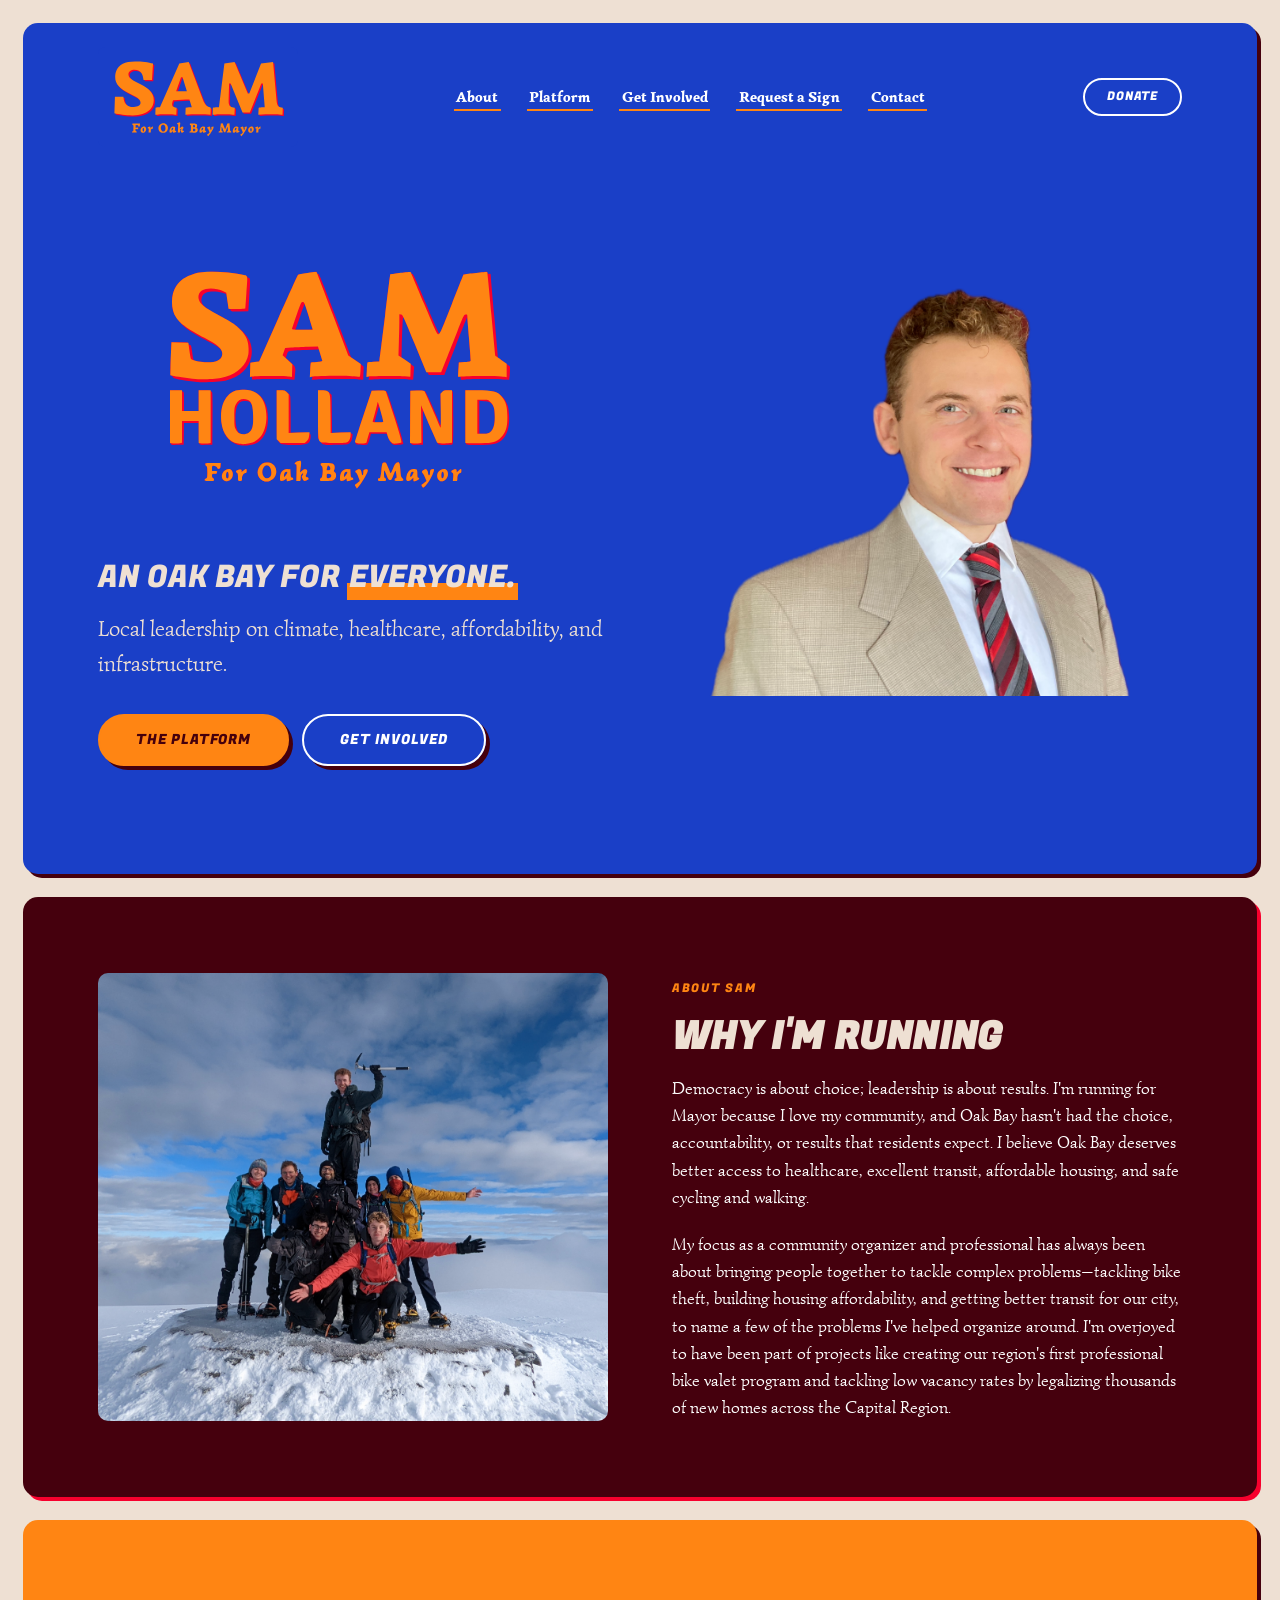
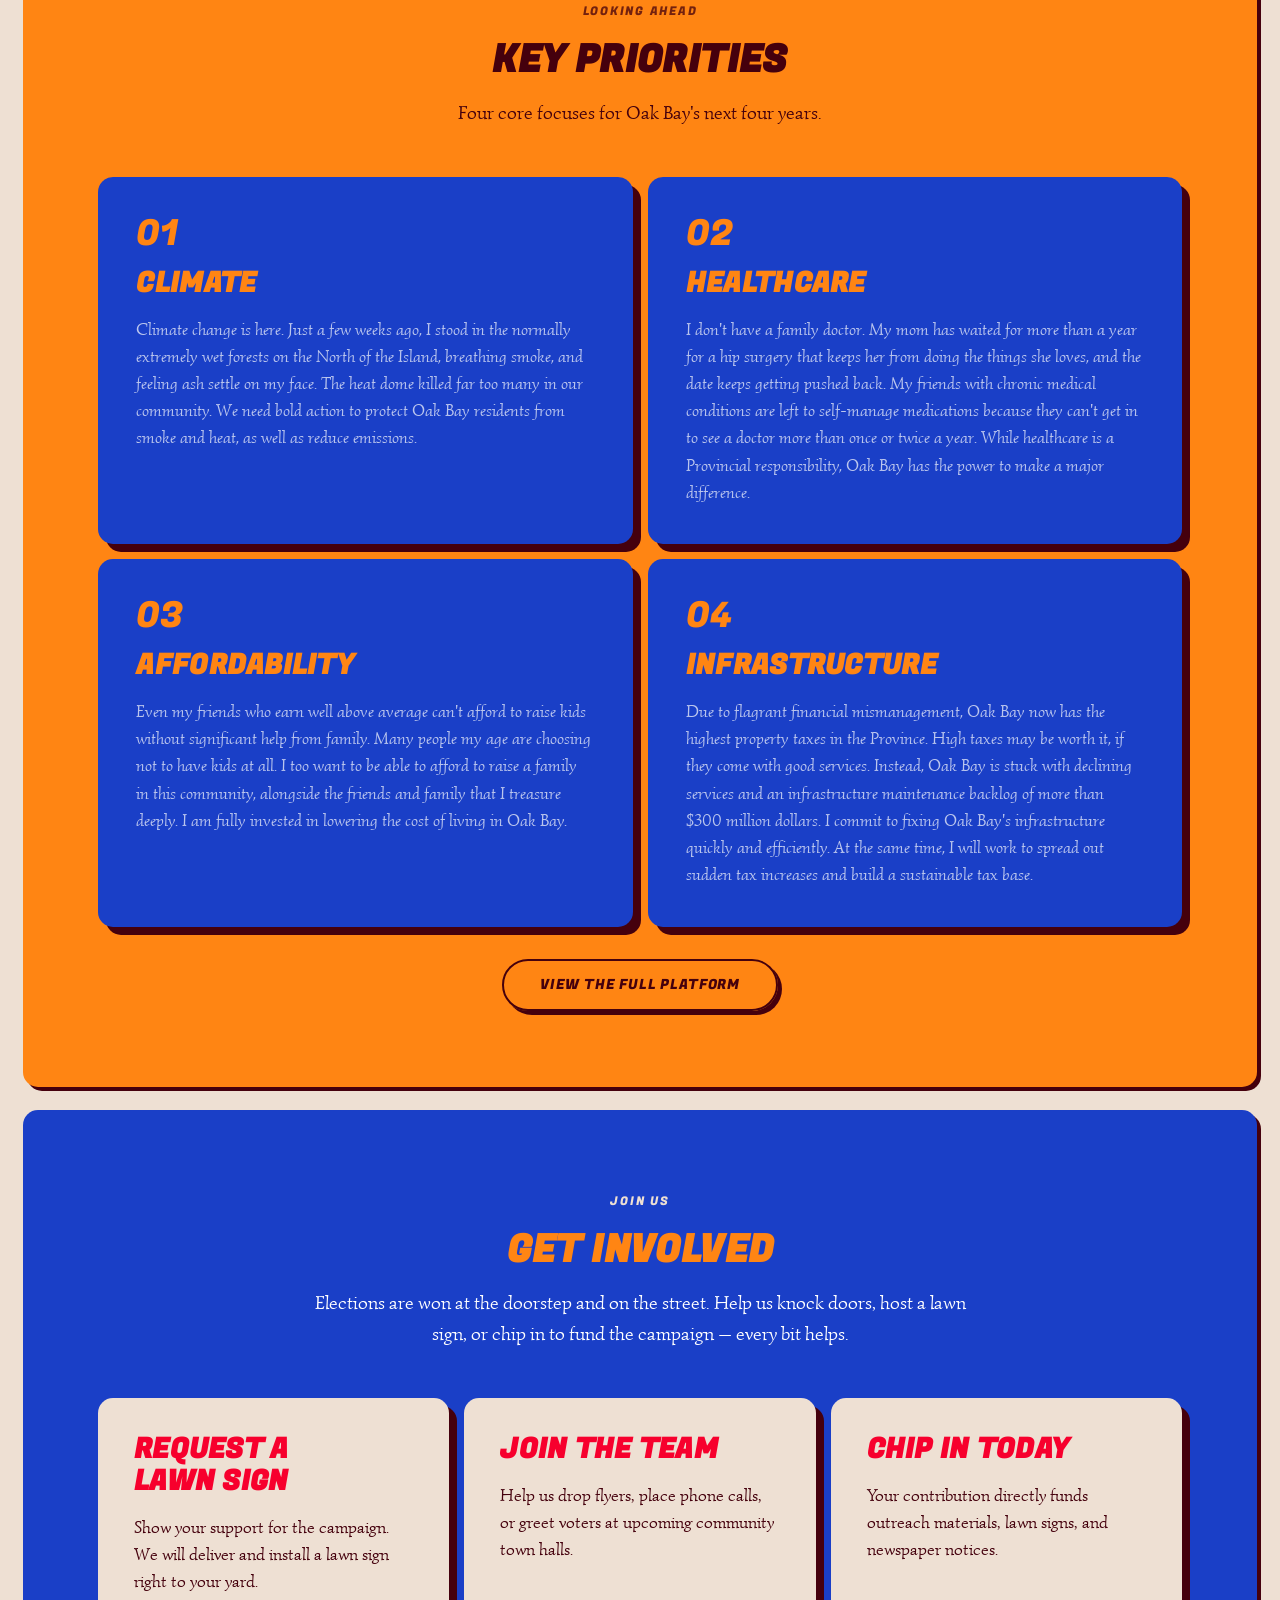
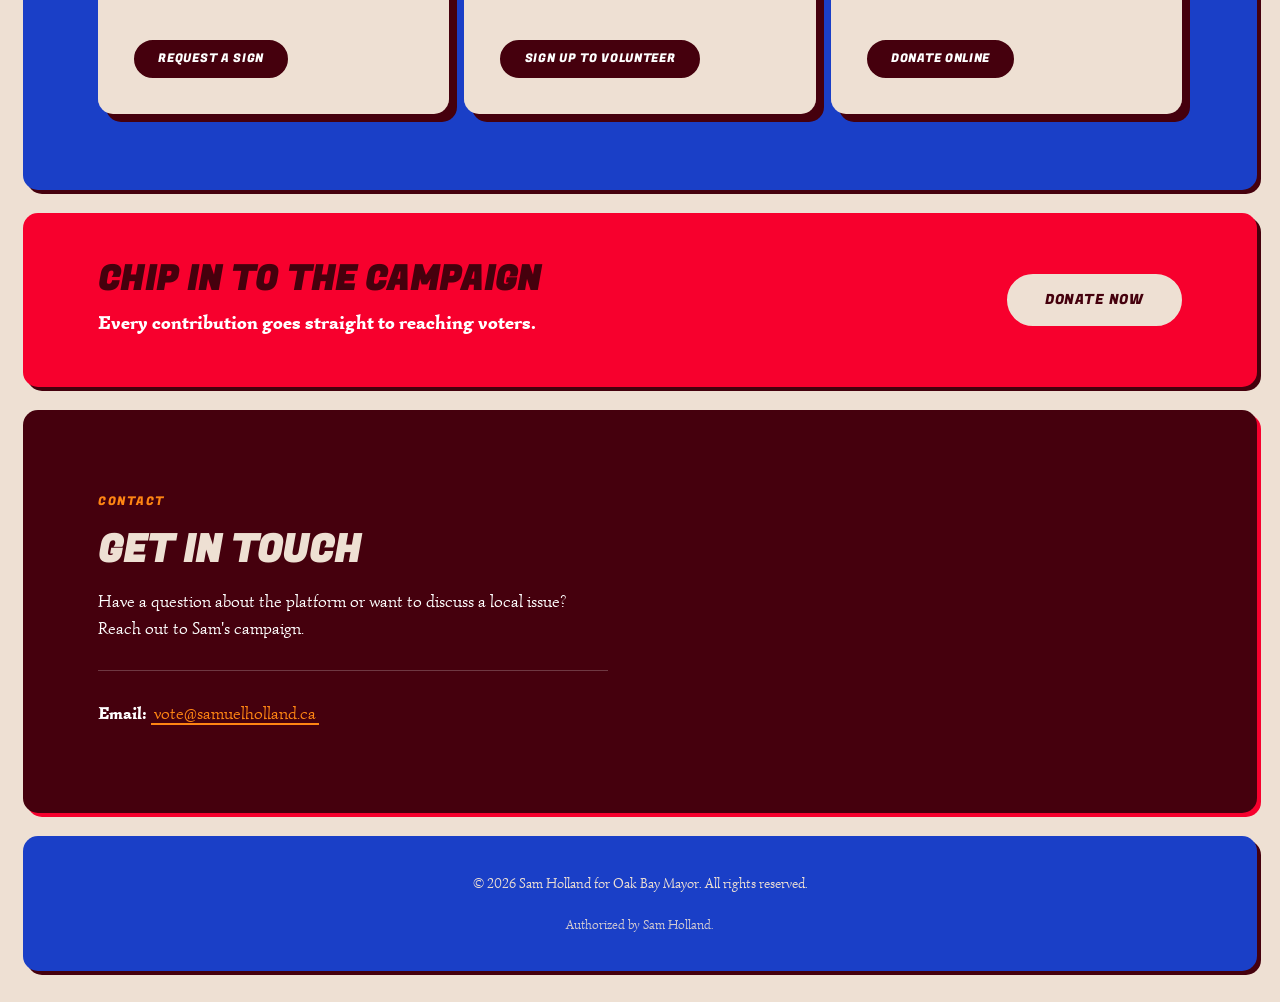
==== index.html @ a4be9b72 "Improve SEO metadata, fix page structure, and generate the sitemap Every page except platform.html s" ====
<!DOCTYPE html>
<html lang="en-CA">
<head>
  <meta charset="UTF-8">
  <meta name="viewport" content="width=device-width, initial-scale=1.0">
  <title>Sam Holland for Oak Bay Mayor | An Oak Bay for Everyone</title>
  <meta name="description" content="Sam Holland is running for Mayor of Oak Bay, BC. Local leadership on climate, healthcare, affordability, and infrastructure.">
  <link rel="canonical" href="https://samuelholland.ca/">
  <meta name="robots" content="index, follow, max-image-preview:large">
  <meta name="theme-color" content="#1A3FC7">

  <link rel="icon" href="/assets/icon.png" type="image/png">
  <link rel="apple-touch-icon" href="/assets/icon.png">

  <meta property="og:site_name" content="Sam Holland for Oak Bay Mayor">
  <meta property="og:locale" content="en_CA">
  <meta property="og:type" content="website">
  <meta property="og:title" content="Sam Holland for Oak Bay Mayor | An Oak Bay for Everyone">
  <meta property="og:description" content="Sam Holland is running for Mayor of Oak Bay, BC. Local leadership on climate, healthcare, affordability, and infrastructure.">
  <meta property="og:url" content="https://samuelholland.ca/">
  <meta property="og:image" content="https://samuelholland.ca/assets/og-image.png">
  <meta property="og:image:width" content="1200">
  <meta property="og:image:height" content="630">
  <meta property="og:image:alt" content="Sam Holland for Oak Bay Mayor">
  <meta name="twitter:card" content="summary_large_image">
  <meta name="twitter:title" content="Sam Holland for Oak Bay Mayor | An Oak Bay for Everyone">
  <meta name="twitter:description" content="Sam Holland is running for Mayor of Oak Bay, BC. Local leadership on climate, healthcare, affordability, and infrastructure.">
  <meta name="twitter:image" content="https://samuelholland.ca/assets/og-image.png">

  <link rel="preconnect" href="https://fonts.googleapis.com">
  <link rel="preconnect" href="https://fonts.gstatic.com" crossorigin>
  <link rel="stylesheet" href="https://fonts.googleapis.com/css2?family=Dela+Gothic+One&amp;family=Signika:wght@300..700&amp;family=Simonetta&amp;family=Fugaz+One&amp;display=swap">
  <link rel="stylesheet" href="style.css">

  <script type="application/ld+json">
  {
    "@context": "https://schema.org",
    "@graph": [
      {
        "@type": "WebSite",
        "@id": "https://samuelholland.ca/#website",
        "url": "https://samuelholland.ca/",
        "name": "Sam Holland for Oak Bay Mayor",
        "inLanguage": "en-CA",
        "publisher": { "@id": "https://samuelholland.ca/#person" }
      },
      {
        "@type": "Person",
        "@id": "https://samuelholland.ca/#person",
        "name": "Sam Holland",
        "url": "https://samuelholland.ca/",
        "email": "vote@samuelholland.ca",
        "jobTitle": "Candidate for Mayor of Oak Bay",
        "image": "https://samuelholland.ca/assets/og-image.png",
        "homeLocation": {
          "@type": "Place",
          "address": {
            "@type": "PostalAddress",
            "addressLocality": "Oak Bay",
            "addressRegion": "BC",
            "addressCountry": "CA"
          }
        }
      }
    ]
  }
  </script>
</head>
<body>

  <a href="#main" class="skip-link">Skip to main content</a>

  <main id="main">

  <!-- ==========================================================================
     HERO — blue panel. Carries the masthead, per the reference layout.
     ========================================================================== -->
  <section id="hero" class="panel panel--blue panel--hero tex-rings">
    <div class="container">

      <div class="masthead">
        <a href="index.html" class="logo" aria-label="Sam Holland for Oak Bay Mayor — home">
          <img src="assets/logo-wordmark-horizontal.svg" alt=""
               class="logo-mark" width="600" height="300">
        </a>

        <nav class="main-nav" aria-label="Main">
          <ul>
            <li><a href="about.html" class="link-highlight">About</a></li>
            <li><a href="platform.html" class="link-highlight">Platform</a></li>
            <li><a href="/volunteer.html" class="link-highlight">Get Involved</a></li>
            <li><a href="/lawn.html" class="link-highlight">Request a Sign</a></li>
            <li><a href="#contact" class="link-highlight">Contact</a></li>
          </ul>
        </nav>

        <a href="/donate.html" class="btn btn-outline btn-sm">Donate</a>
      </div>

      <div class="hero-grid">
        <div class="hero-content">
          <h1 class="hero-wordmark">
            <img src="assets/logo-wordmark.svg" alt="Sam Holland for Oak Bay Mayor"
                 width="720" height="480" fetchpriority="high">
          </h1>
          <p class="hero-tagline">An Oak Bay for <span class="link-highlight hl-display">everyone.</span></p>
          <p class="hero-lead">
            Local leadership on climate, healthcare, affordability, and infrastructure.
          </p>
          <div class="hero-buttons">
            <a href="platform.html" class="btn btn-orange btn-shadow">The Platform</a>
            <a href="#get-involved" class="btn btn-outline btn-shadow">Get Involved</a>
          </div>
        </div>

        <div class="hero-image-wrapper">
          <img src="assets/suit-portrait.png" alt="Sam Holland candidate portrait"
               class="hero-image" width="2400" height="1930" decoding="async">
        </div>
      </div>

    </div>
  </section>

  <!-- ==========================================================================
     ABOUT — bordeaux panel. Longest read on the page; bordeaux is the only
     brand colour that carries white, cream and orange text at AA.
     ========================================================================== -->
  <section id="about" class="panel panel--bordeaux tex-hatch">
    <div class="container">
      <div class="grid-2-col grid-2-col--stretch">

        <div class="record-image-wrapper">
          <img src="assets/mountain-peak.png" alt="Sam at the peak of Ben Nevis, on a journey to summit the three highest mountains in Scotland, Wales, and England in 24 hours."
               class="record-image" width="4032" height="2268" loading="lazy" decoding="async">
        </div>

        <div class="record-content">
          <span class="eyebrow">About Sam</span>
          <!-- TODO(sam): heading wording is mine — the upstream copy arrived
               with no heading, and a section without one breaks the outline. -->
          <h2>Why I'm Running</h2>
         <p>
            Democracy is about choice; leadership is about results. 
            I'm running for Mayor because I love my community, and Oak Bay hasn't had the choice, 
            accountability, or results that residents expect. 
            I believe Oak Bay deserves better access to healthcare, excellent transit, affordable housing, 
            and safe cycling and walking.
          </p>
          <p>
            My focus as a community organizer and professional has always been about bringing people together 
            to tackle complex problems&mdash;tackling bike theft, building housing affordability, 
            and getting better transit for our city, to name a few of the problems I've helped organize around. 
            I'm overjoyed to have been part of projects like creating our region's first professional 
            bike valet program and tackling low vacancy rates by legalizing thousands of new homes across the 
            Capital Region.
          </p>
        </div>

      </div>
    </div>
  </section>

  <!-- ==========================================================================
     PRIORITIES — orange panel with blue cards nested inside it. Orange carries
     bordeaux text only, so all panel-level copy here is bordeaux.

     TODO(sam): the four headings below are your own four themes, taken from the
     hero line. The body copy is a PLACEHOLDER — the template's generic policy
     text was making specific commitments in your name, so it has been removed
     rather than left attributed to you. Replace before this goes live.
     ========================================================================== -->
  <section id="platform" class="panel panel--orange tex-graph">
    <div class="container">
      <div class="panel-head text-center">
        <span class="eyebrow">Looking Ahead</span>
        <h2>Key Priorities</h2>
        <p class="section-intro">Four core focuses for Oak Bay's next four years.</p>
      </div>

      <div class="platform-grid">

        <div class="platform-card">
          <div class="platform-icon" aria-hidden="true">01</div>
          <h3>Climate</h3>
          <p class="placeholder-note">Climate change is here. Just a few weeks ago, I stood in the normally extremely wet forests on the North of the Island, breathing smoke, and feeling ash settle on my face. The heat dome killed far too many in our community. We need bold action to protect Oak Bay residents from smoke and heat, as well as reduce emissions.</p>
        </div>

        <div class="platform-card">
          <div class="platform-icon" aria-hidden="true">02</div>
          <h3>Healthcare</h3>
          <p class="placeholder-note">I don't have a family doctor. My mom has waited for more than a year for a hip surgery that keeps her from doing the things she loves, and the date keeps getting pushed back. My friends with chronic medical conditions are left to self-manage medications because they can't get in to see a doctor more than once or twice a year. While healthcare is a Provincial responsibility, Oak Bay has the power to make a major difference.</p>
        </div>

        <div class="platform-card">
          <div class="platform-icon" aria-hidden="true">03</div>
          <h3>Affordability</h3>
          <p class="placeholder-note">Even my friends who earn well above average can't afford to raise kids without significant help from family. Many people my age are choosing not to have kids at all. I too want to be able to afford to raise a family in this community, alongside the friends and family that I treasure deeply. I am fully invested in lowering the cost of living in Oak Bay.</p>
        </div>

        <div class="platform-card">
          <div class="platform-icon" aria-hidden="true">04</div>
          <h3>Infrastructure</h3>
          <p class="placeholder-note">Due to flagrant financial mismanagement, Oak Bay now has the highest property taxes in the Province. High taxes may be worth it, if they come with good services. Instead, Oak Bay is stuck with declining services and an infrastructure maintenance backlog of more than $300 million dollars. I commit to fixing Oak Bay's infrastructure quickly and efficiently. At the same time, I will work to spread out sudden tax increases and build a sustainable tax base.</p>
        </div>
      </div>
      <div class="platform-btn text-center">
            <a href="platform.html" class="btn btn-outline btn-shadow">View The Full Platform</a>
          </div>
    </div>
  </section>

  <!-- ==========================================================================
     GET INVOLVED — blue panel with cream cards nested inside it.
     ========================================================================== -->
  <section id="get-involved" class="panel panel--blue tex-cross">
    <div class="container">
      <div class="panel-head text-center">
        <span class="eyebrow">Join Us</span>
        <h2>Get Involved</h2>
        <p class="section-intro">
          Elections are won at the doorstep and on the street. Help us knock doors, host a lawn sign, or chip in to fund the campaign &mdash; every bit helps.
        </p>
      </div>

      <div class="action-grid">

        <div class="action-card">
          <h3>Request a Lawn Sign</h3>
          <p>Show your support for the campaign. We will deliver and install a lawn sign right to your yard.</p>
          <a href="/lawn.html" class="btn btn-bordeaux btn-sm">Request a Sign</a>
        </div>

        <div class="action-card">
          <h3>Join the Team</h3>
          <p>Help us drop flyers, place phone calls, or greet voters at upcoming community town halls.</p>
          <a href="/volunteer.html" class="btn btn-bordeaux btn-sm">Sign Up to Volunteer</a>
        </div>

        <div class="action-card">
          <h3>Chip In Today</h3>
          <p>Your contribution directly funds outreach materials, lawn signs, and newspaper notices.</p>
          <!-- TODO(sam): point at the real donation page. -->
          <a href="/donate.html" target="_blank" rel="noopener" class="btn btn-bordeaux btn-sm">
            Donate Online <span class="visually-hidden">(opens in a new tab)</span>
          </a>
        </div>

      </div>
    </div>
  </section>

  <!-- ==========================================================================
     DONATE — red band. Red only clears contrast for large bold type, so this
     panel deliberately holds a headline and a button and no body copy.
     ========================================================================== -->
  <section id="donate" class="panel panel--red panel--donate tex-stripe">
    <div class="container">
      <div class="donate-row">
        <div>
          <h2>Chip in to the campaign</h2>
          <p>Every contribution goes straight to reaching voters.</p>
        </div>
        <a href="/donate.html" target="_blank" rel="noopener" class="btn btn-cream">
          Donate Now <span class="visually-hidden">(opens in a new tab)</span>
        </a>
      </div>
    </div>
  </section>

  <!-- ==========================================================================
     CONTACT — bordeaux panel with a blue form card nested inside it.
     ========================================================================== -->
  <section id="contact" class="panel panel--bordeaux tex-dots">
    <div class="container">
      <div class="grid-2-col">

        <div>
          <span class="eyebrow">Contact</span>
          <h2>Get in Touch</h2>
          <p>Have a question about the platform or want to discuss a local issue? Reach out to Sam's campaign.</p>
          <div class="contact-details">
            <p><strong>Email:</strong> <a href="mailto:vote@samuelholland.ca" class="link-highlight">vote@samuelholland.ca</a></p>
          </div>
        </div>

      </div>
    </div>
  </section>

  </main>

  <footer class="site-footer tex-hatch">
    <div class="container text-center">
      <p>&copy; 2026 Sam Holland for Oak Bay Mayor. All rights reserved.</p>
      <p class="disclaimer">Authorized by Sam Holland.</p>
    </div>
  </footer>

</body>
</html>
---- style.css ----
/* ==========================================================================
   CAMPAIGN BRANDING STYLESHEET (style.css)

   Layout model: the page is a stack of full-bleed rounded colour PANELS inset
   from the viewport edge, floating on the cream page background. Sections do
   not sit on a shared background — each one IS a coloured container.

   Sections:
     1. Design tokens
     2. Reset & base
     3. Typography
     4. Panel system
     5. Layout utilities
     6. Buttons
     7. Forms
     8. Masthead & navigation (lives inside the hero panel)
     9. Hero
    10. Record
    11. Platform
    12. Get involved
    13. Donate band
    14. Contact
    15. Footer
    16. Responsive
   ========================================================================== */

/* --------------------------------------------------------------------------
   1. DESIGN TOKENS
   Palette is fixed by the brand sheet. Do not introduce new hues.
   -------------------------------------------------------------------------- */
:root {
  --blue:      #1A3FC7;  /* Persian Blue    */
  --blue-dark: #0C1D60;  /* Persian Blue, darkened — panel fill only */
  --red:      #F7002D;  /* Strawberry Red  */
  --orange:   #FF8513;  /* Princeton Orange*/
  --cream:    #EEE0D3;  /* Almond Cream    */
  --bordeaux: #45000D;  /* Night Bordeaux  */
  --white:    #FFFFFF;

  /* Text pairings that clear WCAG AA. The palette is NOT interchangeable:
       on --blue      -> white (8.1) or cream (6.3);  orange is 3.3, headings only
       on --bordeaux  -> white (16.7), cream (12.9), orange (6.8)
       on --orange    -> bordeaux (6.8) ONLY;         white is 2.4, never
       on --red       -> white (4.2), large bold type only, never body copy
       on --cream     -> bordeaux (12.9) or blue (6.3)
     Use the --on-* tokens below rather than picking a hue by eye. */
  --on-blue:      var(--white);
  --on-blue-dark: var(--white);
  --on-blue-soft: var(--cream);
  --on-bordeaux:  var(--white);
  --on-orange:    var(--bordeaux);
  --on-red:       var(--white);
  --on-cream:     var(--bordeaux);

  /* Typography — Dela Gothic One headers, Simonetta body, per the brand sheet. */
  --font-heading: 'Fugaz One', 'Dela Gothic One', Impact, 'Arial Black', sans-serif;
  --font-body: 'Simonetta', system-ui, -apple-system, 'Segoe UI', sans-serif;

  /* Panel geometry, measured off the reference build. */
  --panel-radius: 15px;
  --panel-inset: clamp(14px, 1.8vw, 26px);
  --panel-gap: clamp(14px, 1.8vw, 26px);
  --card-gap: 15px;
  --panel-pad-y: clamp(2.75rem, 6vw, 4.75rem);
  --card-radius: 15px;
  --media-radius: 10px;
  --pill: 999px;

  --max-width: 1180px;


  /* Hard shadow: a zero-blur solid offset, the same device the wordmark uses
     for its red edge. Measured off Icon.png, that offset runs down and to the
     RIGHT at ~2% of the mark's size. Flip the sign of both to move it left. */
  --shadow-x: 8px;
  --shadow-y: 8px;
  --shadow-x-hover: 11px;
  --shadow-y-hover: 11px;
  --shadow-color: var(--bordeaux);
}

/* --------------------------------------------------------------------------
   2. RESET & BASE
   -------------------------------------------------------------------------- */
*, *::before, *::after { box-sizing: border-box; margin: 0; padding: 0; }

html { scroll-behavior: smooth; }

body {
  font-family: var(--font-body);
  font-size: 1.0625rem;
  line-height: 1.6;
  font-weight: 500;
  color: var(--on-cream);
  background-color: var(--cream);
  padding-top: var(--panel-inset);
  padding-bottom: var(--shadow-y);
  -webkit-font-smoothing: antialiased;
  text-rendering: optimizeLegibility;
}

img { display: block; max-width: 100%; height: auto; }

.panel[id] { scroll-margin-top: var(--panel-inset); }

:focus-visible {
  outline: 3px solid var(--orange);
  outline-offset: 3px;
  border-radius: 3px;
}

/* Orange focus ring is invisible against an orange panel. */
.panel--orange :focus-visible,
.panel--red :focus-visible { outline-color: var(--bordeaux); }

.skip-link {
  position: absolute;
  left: 1rem;
  top: -100%;
  z-index: 200;
  padding: 0.75rem 1.25rem;
  background-color: var(--bordeaux);
  color: var(--white);
  font-family: var(--font-heading);
  font-size: 0.85rem;
  text-decoration: none;
  border-radius: var(--pill);
  transition: top 0.2s ease;
}

.skip-link:focus-visible { top: 1rem; color: var(--white); }

.visually-hidden {
  position: absolute;
  width: 1px; height: 1px;
  overflow: hidden;
  clip: rect(0 0 0 0);
  clip-path: inset(50%);
  white-space: nowrap;
}

@media (prefers-reduced-motion: reduce) {
  html { scroll-behavior: auto; }
  .platform-card:hover,
  .action-card:hover,
  .btn-shadow:hover,
  .btn-shadow:active { transform: none; }
  *, *::before, *::after {
    transition-duration: 0.01ms !important;
    animation-duration: 0.01ms !important;
  }
}

/* --------------------------------------------------------------------------
   3. TYPOGRAPHY
   -------------------------------------------------------------------------- */
h1, h2, h3, h4, h5, h6 {
  font-family: var(--font-heading);
  line-height: 1.15;
  margin-bottom: 1rem;
  text-transform: uppercase;
  letter-spacing: 0.01em;
  text-wrap: balance;
  color: inherit;
}

h1 { font-size: clamp(2.1rem, 1.5rem + 2.6vw, 3.4rem); letter-spacing: -0.01em; }
h2 { font-size: clamp(1.6rem, 1.2rem + 1.7vw, 2.4rem); }
h3 { font-size: clamp(1.55rem, 1.42rem + 0.55vw, 1.75rem); }

p { margin-bottom: 1.25rem; }
p:last-child { margin-bottom: 0; }

a { color: inherit; text-decoration: underline; text-underline-offset: 0.18em; }
a:hover { text-decoration-thickness: 2px; }

strong { font-weight: 700; }

/* --------------------------------------------------------------------------
   4. PANEL SYSTEM
   Each panel is a rounded colour block inset from the viewport edge. overflow
   is hidden so inner bands and images clip to the panel's corners.
   -------------------------------------------------------------------------- */
.panel {
  margin: 0 var(--panel-inset) var(--panel-gap);
  padding: var(--panel-pad-y) 0;
  border-radius: var(--panel-radius);
  overflow: hidden;
  --shadow-x: 4px;
  --shadow-y: 4px;
  box-shadow: var(--shadow-x) var(--shadow-y) 0 var(--shadow-color);
}

.panel--blue     { background-color: var(--blue);     color: var(--on-blue); }
.panel--bordeaux {
  background-color: var(--bordeaux);
  color: var(--on-bordeaux);
  --shadow-color: var(--red);
}
.panel--orange {
  background-color: var(--orange);
  color: var(--on-orange);

}
.panel--red      { background-color: var(--red);      color: var(--on-red); }

.panel--navy {
  background-color: var(--blue-dark);
  color: var(--on-blue-dark);
  --shadow-color: var(--red);
}

/* The hero carries the masthead, so it opens tighter at the top. */
.panel--hero { padding-top: 0; }

/* Heading colour is set per surface. No heading is white anywhere: red is used
   wherever it clears contrast, and the nearest non-white brand hue elsewhere.
     on bordeaux -> red       3.97
     on cream    -> red       3.25
     on blue     -> orange    3.34  (red is 1.94, unusable)
     on orange   -> bordeaux  6.84  (red is 1.73, unusable)
     on red      -> bordeaux  3.97
   The three-colour split is a contrast constraint, not a preference. */
.panel--bordeaux :is(h1, h2, h3, h4, h5, h6) { color: var(--cream); }
.panel--blue     :is(h1, h2, h3, h4, h5, h6) { color: var(--orange); }
.panel--orange   :is(h1, h2, h3, h4, h5, h6) { color: var(--bordeaux); }
.panel--red      :is(h1, h2, h3, h4, h5, h6) { color: var(--bordeaux); }
.panel--navy     :is(h1, h2, h3, h4, h5, h6) { color: var(--red); }

.container {
  width: 100%;
  max-width: var(--max-width);
  margin: 0 auto;
  padding: 0 clamp(1.25rem, 4vw, 3rem);
}

/* Texture rulings. One per block so no two adjacent panels share a pattern.
   All are deliberately the same weight and scale so they read as one family
   rather than as six different treatments. */
.tex-rings {
  background-image:
    repeating-radial-gradient(circle at 0 0, transparent 0 13px, var(--ink) 13px 14px);
}

.tex-hatch {
  background-image:
    repeating-linear-gradient(45deg, var(--ink) 0 1px, transparent 1px 8px);
}

.tex-cross {
  background-image:
    repeating-linear-gradient(45deg, var(--ink) 0 1px, transparent 1px 9px),
    repeating-linear-gradient(-45deg, var(--ink) 0 1px, transparent 1px 9px);
}

.tex-graph {
  background-image:
    repeating-linear-gradient(0deg, var(--ink) 0 1px, transparent 1px 10px),
    repeating-linear-gradient(90deg, var(--ink) 0 1px, transparent 1px 10px);
}

.tex-dots {
  background-image:
    radial-gradient(circle, var(--ink) 1px, transparent 1.2px),
    radial-gradient(circle, var(--ink) 1px, transparent 1.2px);
  background-size: 12px 12px;
  background-position: 0 0, 6px 6px;
}

.tex-stripe {
  background-image:
    repeating-linear-gradient(90deg, var(--ink) 0 1px, transparent 1px 7px);
}

/* --------------------------------------------------------------------------
   5. LAYOUT UTILITIES
   -------------------------------------------------------------------------- */
.text-center { text-align: center; }

.eyebrow {
  display: inline-block;
  font-family: var(--font-heading);
  font-size: 0.78rem;
  text-transform: uppercase;
  letter-spacing: 0.14em;
  margin-bottom: 1rem;
}

/* Eyebrow picks up the panel's accent rather than a fixed hue. */
.panel--blue     .eyebrow { color: var(--cream); }
.panel--bordeaux .eyebrow { color: var(--orange); }
.panel--navy     .eyebrow { color: var(--orange); }
.panel--orange   .eyebrow { color: var(--bordeaux); opacity: 0.75; }

.section-intro {
  font-size: clamp(1.05rem, 1rem + 0.35vw, 1.2rem);
  max-width: 62ch;
  margin: 0 auto 2.5rem;
}

.panel-head { margin-bottom: clamp(2rem, 4vw, 3rem); }

.grid-2-col {
  display: grid;
  grid-template-columns: 1fr 1fr;
  gap: clamp(2rem, 5vw, 4rem);
  align-items: center;
}

.grid-2-col > * { min-width: 0; }

/* Where the text column runs much taller than its media, stretch the media to
   fill instead of centring it — centring leaves a large empty band of panel
   colour above and below the image. */
.grid-2-col--stretch { align-items: stretch; }

.grid-2-col--stretch .record-image-wrapper { display: flex; }

.grid-2-col--stretch .record-image {
  height: 100%;
  aspect-ratio: auto;
  min-height: 18rem;
}

/* Underline-to-highlight: one gradient anchored to the bottom of the line box,
   2px tall at rest so it reads as an underline, animated to full height on
   hover so it reads as a marker highlight. The text colour flips at the same
   time — white on an orange highlight is 2.4:1 and would vanish. */
.link-highlight {
  --hl: var(--orange);
  --hl-text: var(--bordeaux);
  --hl-size: 2px;
  background-image: linear-gradient(var(--hl), var(--hl));
  background-repeat: no-repeat;
  background-position: 0 100%;
  background-size: 100% var(--hl-size);
  padding: 0 0.18em 0.05em;
  text-decoration: none;
  transition: background-size 0.2s ease, color 0.2s ease;
}

.link-highlight:hover {
  background-size: 100% 100%;
  color: var(--hl-text);
}

/* Display variant: the resting band is a percentage of the LINE BOX rather than
   a fixed rule, so it rides up over the bottom of the glyphs the way a marker
   stroke would, instead of sitting clear underneath them. This is the detail
   that makes the reference version read as a highlighter rather than a link. */
.hl-display {
  --hl-size: 38%;
  padding: 0 0.06em;
  box-decoration-break: clone;
  -webkit-box-decoration-break: clone;
}

/* --------------------------------------------------------------------------
   6. BUTTONS
   Pill-shaped, in a filled and an outlined variant, per the reference.
   -------------------------------------------------------------------------- */
.btn {
  display: inline-block;
  font-family: var(--font-heading);
  font-size: 0.85rem;
  line-height: 1.2;
  text-transform: uppercase;
  letter-spacing: 0.06em;
  text-decoration: none;
  padding: 1rem 2.25rem;
  border-radius: var(--pill);
  border: 2px solid transparent;
  cursor: pointer;
  text-align: center;
  transition: background-color 0.2s ease, color 0.2s ease, border-color 0.2s ease;
}

.btn-sm { font-size: 0.72rem; padding: 0.65rem 1.4rem; }

/* Hard shadow on a button. Offsets are smaller than a card's because the
   element is smaller; the pop is 2px. */
.btn-shadow {
  --shadow-x: 4px;
  --shadow-y: 4px;
  --shadow-x-hover: 6px;
  --shadow-y-hover: 6px;
  box-shadow: var(--shadow-x) var(--shadow-y) 0 var(--shadow-color);
  transition: background-color 0.2s ease, color 0.2s ease, border-color 0.2s ease,
              box-shadow 0.2s ease, transform 0.2s ease;
}

.btn-shadow:hover {
  box-shadow: var(--shadow-x-hover) var(--shadow-y-hover) 0 var(--shadow-color);
  transform: translate(calc(var(--shadow-x) - var(--shadow-x-hover)),
                       calc(var(--shadow-y) - var(--shadow-y-hover)));
}

.btn-shadow:active {
  box-shadow: none;
  transform: translate(var(--shadow-x), var(--shadow-y));
}
.btn-block { width: 100%; }

/* Solid orange: the primary call to action on blue and bordeaux panels. */
.btn-orange {
  background-color: var(--orange);
  border-color: var(--orange);
  color: var(--bordeaux);
}
.btn-orange:hover { background-color: var(--white); border-color: var(--white); }

/* Solid bordeaux: the primary call to action on orange and red panels. */
.btn-bordeaux {
  background-color: var(--bordeaux);
  border-color: var(--bordeaux);
  color: var(--white);
}
.btn-bordeaux:hover { background-color: var(--blue); border-color: var(--blue); }

.btn-cream {
  background-color: var(--cream);
  border-color: var(--cream);
  color: var(--bordeaux);
}
.btn-cream:hover { background-color: var(--orange); border-color: var(--orange); }

/* Outlined: takes its colour from the panel's text colour. */
.btn-outline {
  background-color: transparent;
  border-color: currentColor;
  color: inherit;
}
.panel--blue     .btn-outline:hover { background-color: var(--white); color: var(--blue); }
.panel--bordeaux .btn-outline:hover { background-color: var(--white); color: var(--bordeaux); }
.panel--orange   .btn-outline:hover { background-color: var(--bordeaux); color: var(--white); }
.panel--red      .btn-outline:hover { background-color: var(--white); color: var(--red); }

/* --------------------------------------------------------------------------
   7. FORMS
   -------------------------------------------------------------------------- */
.form-field { margin-bottom: 1rem; }

.form-field label {
  display: block;
  font-size: 0.85rem;
  font-weight: 600;
  margin-bottom: 0.4rem;
}

input[type="text"],
input[type="email"],
textarea {
  width: 100%;
  display: block;
  font-family: var(--font-body);
  font-size: 1rem;
  padding: 0.85rem 1.1rem;
  color: var(--bordeaux);
  background-color: var(--white);
  border: 2px solid transparent;
  border-radius: 10px;
  transition: border-color 0.2s ease;
}

textarea { resize: vertical; }

input:focus-visible,
textarea:focus-visible {
  outline: 3px solid var(--orange);
  outline-offset: 2px;
  border-color: var(--bordeaux);
}

/* --------------------------------------------------------------------------
   8. MASTHEAD & NAVIGATION (inside the hero panel)
   -------------------------------------------------------------------------- */
.masthead {
  display: flex;
  align-items: center;
  justify-content: space-between;
  gap: 1.5rem;
  flex-wrap: wrap;
  padding: 1.5rem 0 clamp(2.5rem, 6vw, 4.5rem);
}

.platform-header {
  padding-bottom: 0.2rem;
}

.platform-header .masthead {
  padding-bottom: 0.7rem;
}

.logo {
  display: block;
  text-decoration: none;
  flex-shrink: 0;
}

.logo-mark {
  display: block;
  width: clamp(150px, 25vw, 200px);
  height: auto;
}

.main-nav ul {
  display: flex;
  align-items: center;
  gap: clamp(1rem, 2vw, 1.85rem);
  list-style: none;
  flex-wrap: wrap;
}

.main-nav a {
  display: inline-block;
  font-size: 0.95rem;
  font-weight: 600;
  color: var(--white);
}

/* --------------------------------------------------------------------------
   9. HERO
   -------------------------------------------------------------------------- */
.hero-grid {
  display: grid;
  grid-template-columns: 1fr 1fr;
  gap: clamp(2rem, 5vw, 4rem);
  align-items: center;
  padding-bottom: clamp(1rem, 3vw, 2rem);
}

.hero-wordmark {
  margin-bottom: 1.25rem;
}

.hero-wordmark img {
  width: 100%;
  max-width: 30rem;
  height: auto;
}

/* Orange is the only non-white colour that clears contrast on blue (3.34), and
   only as large text — hence the 1.55rem (~25px) floor, which keeps it over the
   24px threshold even at 390px wide. */
.hero-tagline {
  font-family: var(--font-heading);
  font-size: clamp(1.55rem, 1.2rem + 1.4vw, 1.95rem);
  line-height: 1.2;
  text-transform: uppercase;
  color: var(--cream);
  margin-bottom: 1rem;
  text-wrap: balance;
}

/* The highlight cannot also be orange here: at rest the band overlaps the
   bottom of the glyphs, so orange-on-orange would merge into a blob. Cream
   reads against both the blue panel and the orange type. */
.hero-tagline .link-highlight {
  --hl: var(--orange);
  --hl-text: var(--bordeaux);
}

.hero-lead {
  font-size: clamp(1.1rem, 1rem + 0.55vw, 1.35rem);
  color: var(--cream);
  max-width: 46ch;
  margin-bottom: 2rem;
}

.hero-buttons { display: flex; gap: 0.85rem; flex-wrap: wrap; }

.hero-image,
.record-image {
  width: 100%;
  border-radius: var(--media-radius);
  background-color: transparent;
  object-fit: cover;
}

.hero-image { aspect-ratio: 5 / 4; }
.record-image { aspect-ratio: 9 / 7; }

/* -------------------------------------------------------------------------
   10. SHARED CONTENT UTILITIES
   -------------------------------------------------------------------------- */
.placeholder-note {
  font-style: italic;
  opacity: 0.7;
}


/* Cards lift on hover: the shadow grows and the block steps back against it by
   the same amount, so the card appears to rise rather than to stretch. */
   
.platform-card,
.action-card {
  --shadow-x: 8px;
  --shadow-y: 8px;
  box-shadow: var(--shadow-x) var(--shadow-y) 0 var(--shadow-color);
  transition: box-shadow 0.2s ease, transform 0.2s ease;
}

.platform-card:hover,
.action-card:hover {
  box-shadow: var(--shadow-x-hover) var(--shadow-y-hover) 0 var(--shadow-color);
  transform: translate(calc(var(--shadow-x) - var(--shadow-x-hover)),
                       calc(var(--shadow-y) - var(--shadow-y-hover)));
}

/* -------------------------------------------------------------------------
   11. PLATFORM  — blue cards nested inside the orange panel
   -------------------------------------------------------------------------- */
.platform-grid {
  display: grid;
  grid-template-columns: repeat(2, minmax(0, 1fr));
  gap: var(--card-gap);
}

.platform-card {
  background-color: var(--blue);
  color: var(--white);
  border-radius: var(--card-radius);
  padding: clamp(1.75rem, 3vw, 2.5rem);
}

.platform-card h3 { color: var(--orange); }

.platform-icon {
  font-family: var(--font-heading);
  font-size: 2.25rem;
  line-height: 1;
  color: var(--orange);
  margin-bottom: 1rem;
}

.platform-btn {
  width: 100%;
  display: flex;
  justify-content: center;
  margin-top: 2rem;

}

/* -------------------------------------------------------------------------
   12. GET INVOLVED — bordeaux cards nested inside the blue panel
   -------------------------------------------------------------------------- */
.action-grid {
  display: grid;
  grid-template-columns: repeat(auto-fit, minmax(min(100%, 240px), 1fr));
  gap: var(--card-gap);
  text-align: left;
}

.action-card {
  display: flex;
  flex-direction: column;
  align-items: flex-start;
  background-color: var(--cream);
  color: var(--bordeaux);
  border-radius: var(--card-radius);
  padding: clamp(1.75rem, 3vw, 2.25rem);
}

.action-card h3 { color: var(--red); }
.action-card p { flex-grow: 1; }
.action-card .btn { margin-top: 1.5rem; }
/* -------------------------------------------------------------------------
   13. DONATE BAND
   Red carries white text at 4.2:1 — fine for this large bold type, which is
   why this panel holds a headline and a button and no body copy.
   -------------------------------------------------------------------------- */
.panel--donate {
  padding-top: clamp(2.25rem, 4vw, 3rem);
  padding-bottom: clamp(2.25rem, 4vw, 3rem);
}

.donate-row {
  display: flex;
  align-items: center;
  justify-content: space-between;
  gap: 1.5rem 2.5rem;
  flex-wrap: wrap;
}

.donate-row h2 { margin-bottom: 0; font-size: clamp(1.4rem, 1.05rem + 1.5vw, 2.1rem); }

.donate-row p {
  font-size: 1.2rem;
  font-weight: 700;
  margin: 0.5rem 0 0;
}

/* -------------------------------------------------------------------------
   14. CONTACT
   -------------------------------------------------------------------------- */
.contact-details {
  margin-top: 1.75rem;
  padding-top: 1.75rem;
  border-top: 1px solid rgba(255, 255, 255, 0.22);
}

.contact-details p { margin-bottom: 0.6rem; }
.contact-details a { color: var(--orange); }
.contact-details .link-highlight:hover { color: var(--bordeaux); }

.contact-card {
  background-color: var(--cream);
  color: var(--bordeaux);
  --shadow-color: var(--red);
  --shadow-x: 4px;
  --shadow-y: 4px;
  box-shadow: var(--shadow-x) var(--shadow-y) 0 var(--shadow-color);
  border-radius: var(--card-radius);
  padding: clamp(1.75rem, 3.5vw, 2.5rem);
}

.contact-card h3 { color: var(--red); }

.contact-card :is(input, textarea) { border-color: var(--bordeaux); }

/* -------------------------------------------------------------------------
   15. FOOTER
   -------------------------------------------------------------------------- */
.site-footer {
  margin: 0 var(--panel-inset) var(--panel-inset);
  padding: 2.25rem 0;
  border-radius: var(--panel-radius);
  background-color: var(--blue);
  color: var(--cream);
  font-size: 0.9rem;
  --shadow-color: var(--bordeaux);
  --shadow-x: 4px;
  --shadow-y: 4px;
  box-shadow: var(--shadow-x) var(--shadow-y) 0 var(--shadow-color);
}

.site-footer a { color: var(--cream); }
.disclaimer { font-size: 0.8rem; opacity: 0.88; margin-top: 0.5rem; }

/* --------------------------------------------------------------------------
   16. RESPONSIVE
   -------------------------------------------------------------------------- */
/* ==========================================================================
   PLATFORM CARDS — RESPONSIVE
   ========================================================================== */

/* Prevent card content from forcing the grid wider than its container. */
.platform-grid {
  width: 100%;
}

.platform-card {
  min-width: 0;
  max-width: 100%;
  overflow-wrap: break-word;
}

/* Tablet and smaller: force the four platform cards into one column. */
@media (max-width: 900px) {
  .platform-grid {
    grid-template-columns: minmax(0, 1fr);
  }

  .platform-card {
    width: 100%;
  }
}

/* Small phones: keep a single column and give the cards slightly less
   horizontal padding so long text has more usable line width. */
@media (max-width: 480px) {
  .platform-card {
    padding: 1.5rem;
  }
}
/* ==========================================================================
   PLATFORM ACCORDION
   ========================================================================== */

/*
   Default: text-only platform sections use the full available width.

   A two-column layout is activated ONLY when .platform-content contains
   .platform-figures.

   This means future platform sections can include images without needing
   their own special CSS.
*/

.platform-content {
  width: 100%;
  max-width: 70ch;
  padding: 0 0 2rem 5rem;
}

.platform-content p:last-child {
  margin-bottom: 0;
}


/* --------------------------------------------------------------------------
   PLATFORM SECTIONS WITH IMAGES
   -------------------------------------------------------------------------- */

/*
   When images exist:

   LEFT  = text
   RIGHT = images

   The :has() selector is important here: it prevents text-only sections
   from becoming grids.
*/

.platform-content:has(.platform-figures) {
  display: grid;
  grid-template-columns: minmax(0, 1fr) minmax(0, 1fr);
  column-gap: clamp(2rem, 4vw, 4rem);
  row-gap: 1.5rem;

  width: 100%;
  max-width: none;

  padding: 0 0 2rem 5rem;

  align-items: start;
}


/* Text column */

.platform-content:has(.platform-figures) .platform-content-text {
  grid-column: 1;
  min-width: 0;
  width: 100%;
}


/* Image column */

.platform-content:has(.platform-figures) .platform-figures {
  grid-column: 2;
  min-width: 0;
  width: 100%;

  display: flex;
  flex-direction: column;
  gap: 1.5rem;

  justify-self: stretch;
}


/* Individual figures */

.platform-content:has(.platform-figures) .platform-figure {
  width: 100%;
  margin: 0;
}


/* Images */

.platform-content:has(.platform-figures) .platform-figure img {
  display: block;
  width: 100%;
  max-width: 100%;
  height: auto;

  border-radius: var(--media-radius);
}


/* Captions */

.platform-content:has(.platform-figures) .platform-figure figcaption {
  margin-top: 0.4rem;

  font-size: 0.75rem;
  line-height: 1.3;

  opacity: 0.7;
}


/* ==========================================================================
   PLATFORM ACCORDION — TABLET
   ========================================================================== */

@media (max-width: 900px) {

  /*
     Only sections WITH images collapse.

     Text-only sections remain normal full-width content.
  */

  .platform-content:has(.platform-figures) {
    grid-template-columns: 1fr;
    gap: 1.5rem;
    padding-left: 3.5rem;
  }

  .platform-content:has(.platform-figures) .platform-content-text {
    grid-column: 1;
  }

  .platform-content:has(.platform-figures) .platform-figures {
    grid-column: 1;
  }

}


/* ==========================================================================
   PLATFORM ACCORDION — MOBILE
   ========================================================================== */

@media (max-width: 700px) {

  /*
     Text-only sections remain text-only.
     Image sections remain one column.
  */

  .platform-content {
    padding-left: 2.5rem;
  }

  .platform-content:has(.platform-figures) {
    grid-template-columns: 1fr;
    gap: 1.25rem;
    padding-left: 2.5rem;
  }

  .platform-content:has(.platform-figures) .platform-figure img {
    width: 100%;
    height: auto;
    aspect-ratio: 16 / 10;
    object-fit: cover;
  }

}


/* ==========================================================================
   PLATFORM ACCORDION — VERY SMALL PHONES
   ========================================================================== */

@media (max-width: 480px) {

  .platform-content {
    padding-left: 2rem;
  }

  .platform-content:has(.platform-figures) {
    padding-left: 2rem;
  }

}


/* ==========================================================================
   GENERAL RESPONSIVE — 900px
   ========================================================================== */

@media (max-width: 900px) {

  .masthead {
    justify-content: center;
    gap: 1rem 1.25rem;
  }

  .logo {
    flex-basis: 100%;
    text-align: center;
  }

  .logo-mark {
    margin-inline: auto;
  }

  .main-nav ul {
    justify-content: center;
  }


  /* General two-column layouts */

  .grid-2-col,
  .hero-grid {
    grid-template-columns: 1fr;
    gap: 2rem;
  }


  /* Hero */

  .hero-image-wrapper {
    order: -1;
  }

  .hero-lead {
    max-width: none;
  }

  .hero-wordmark img {
    max-width: 26rem;
  }


  /* Donate */

  .donate-row {
    justify-content: center;
    text-align: center;
  }
}
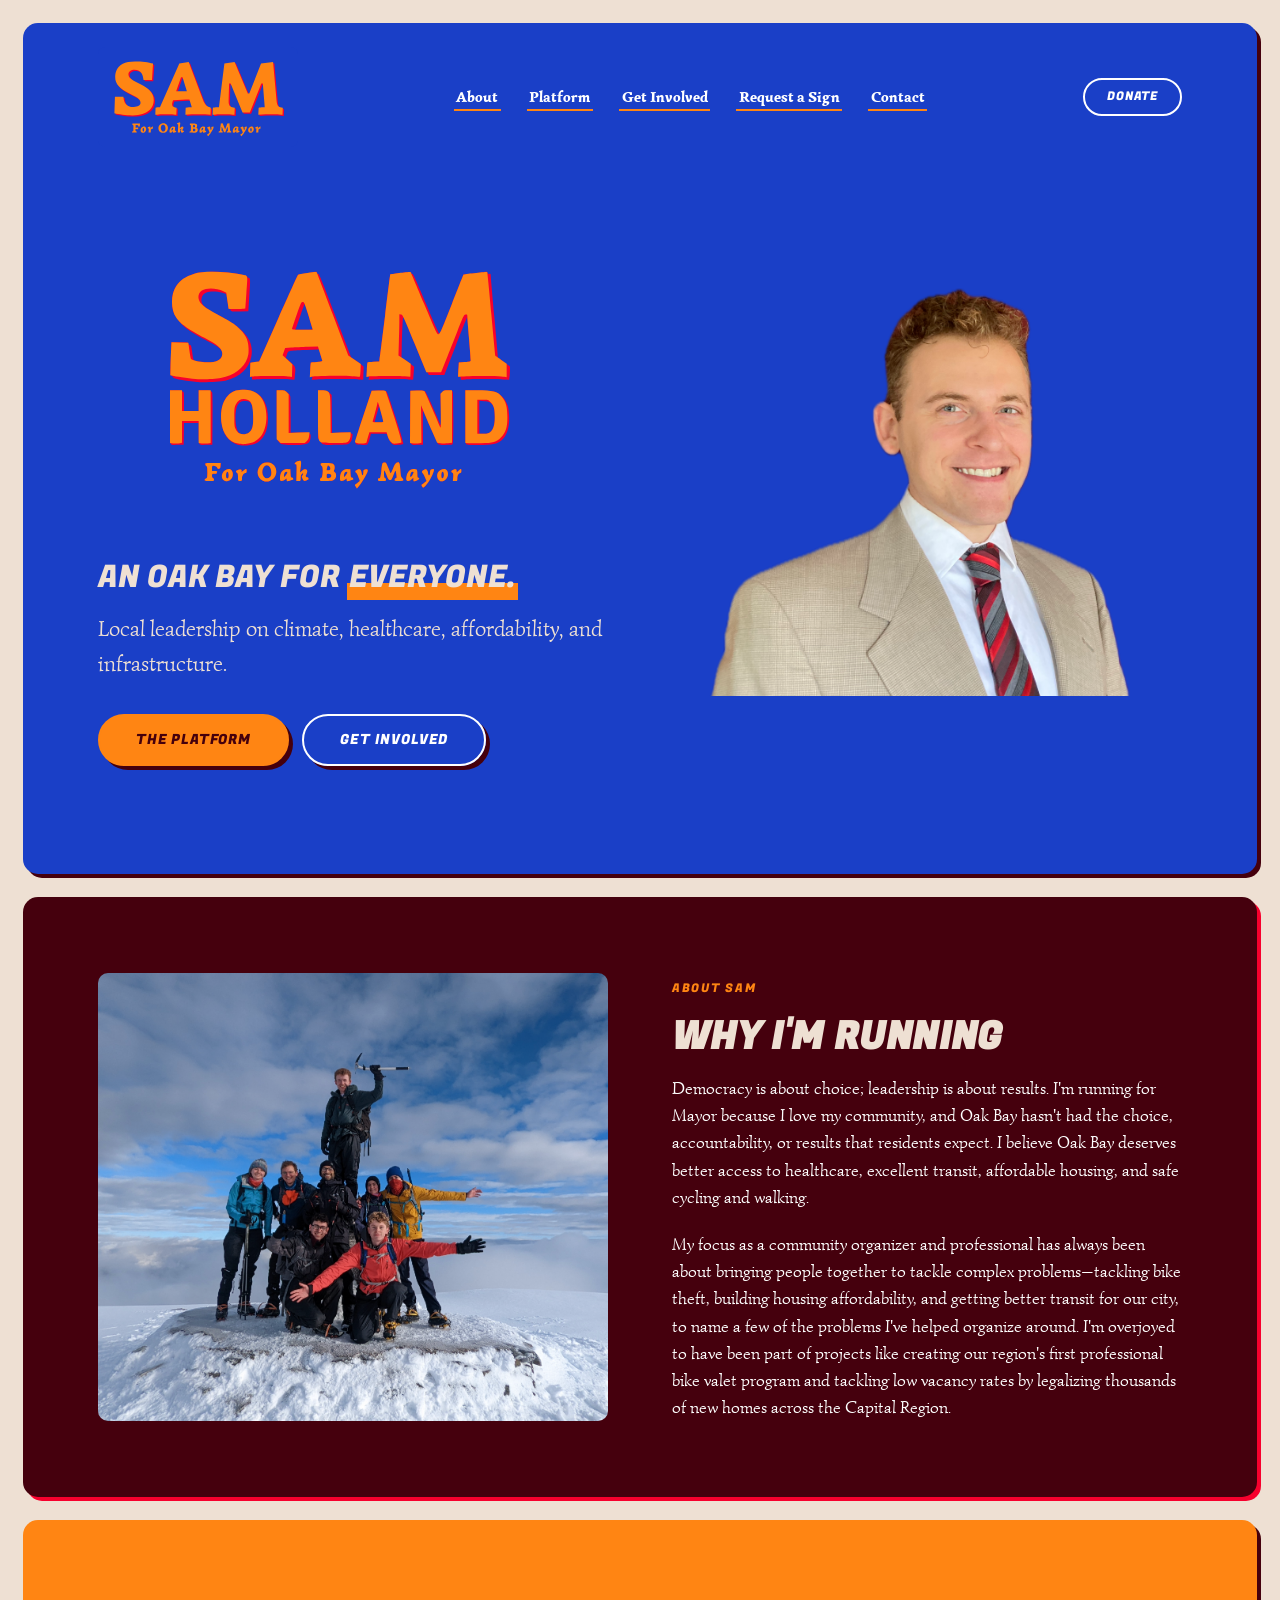
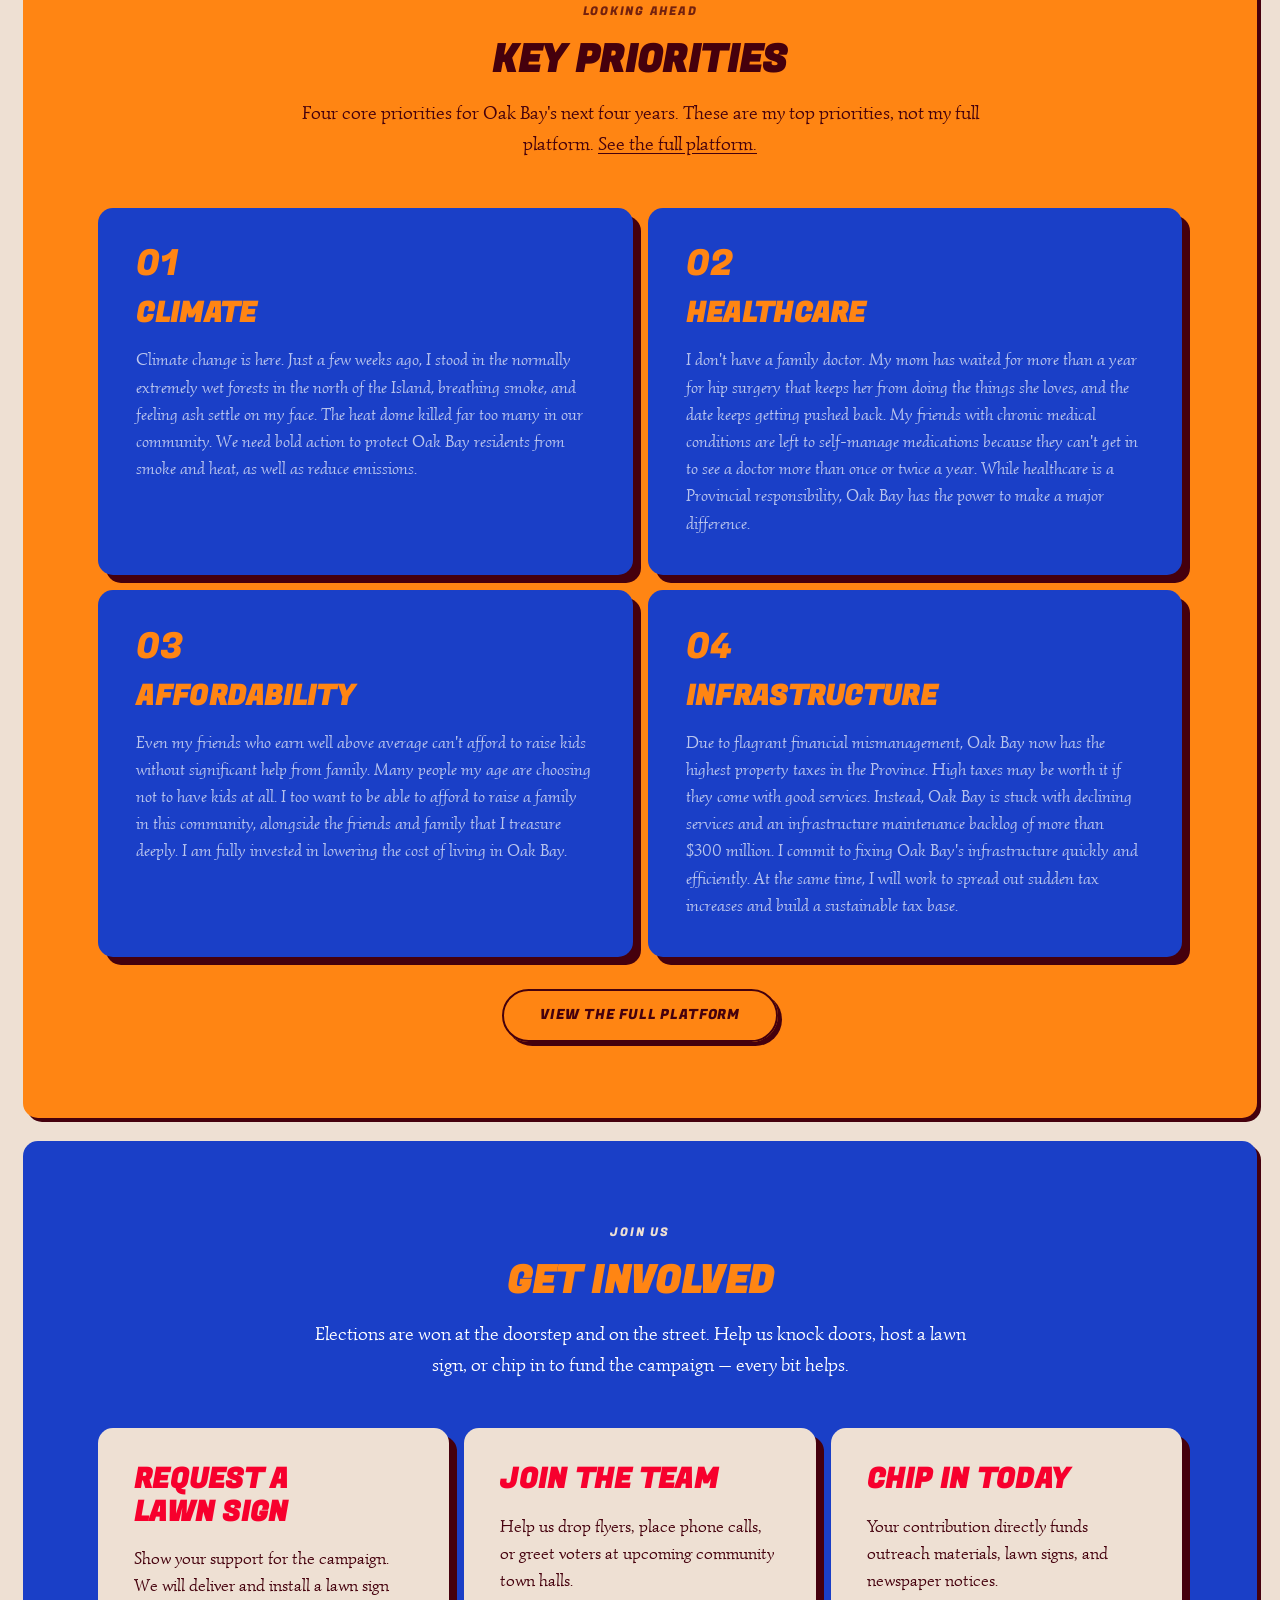
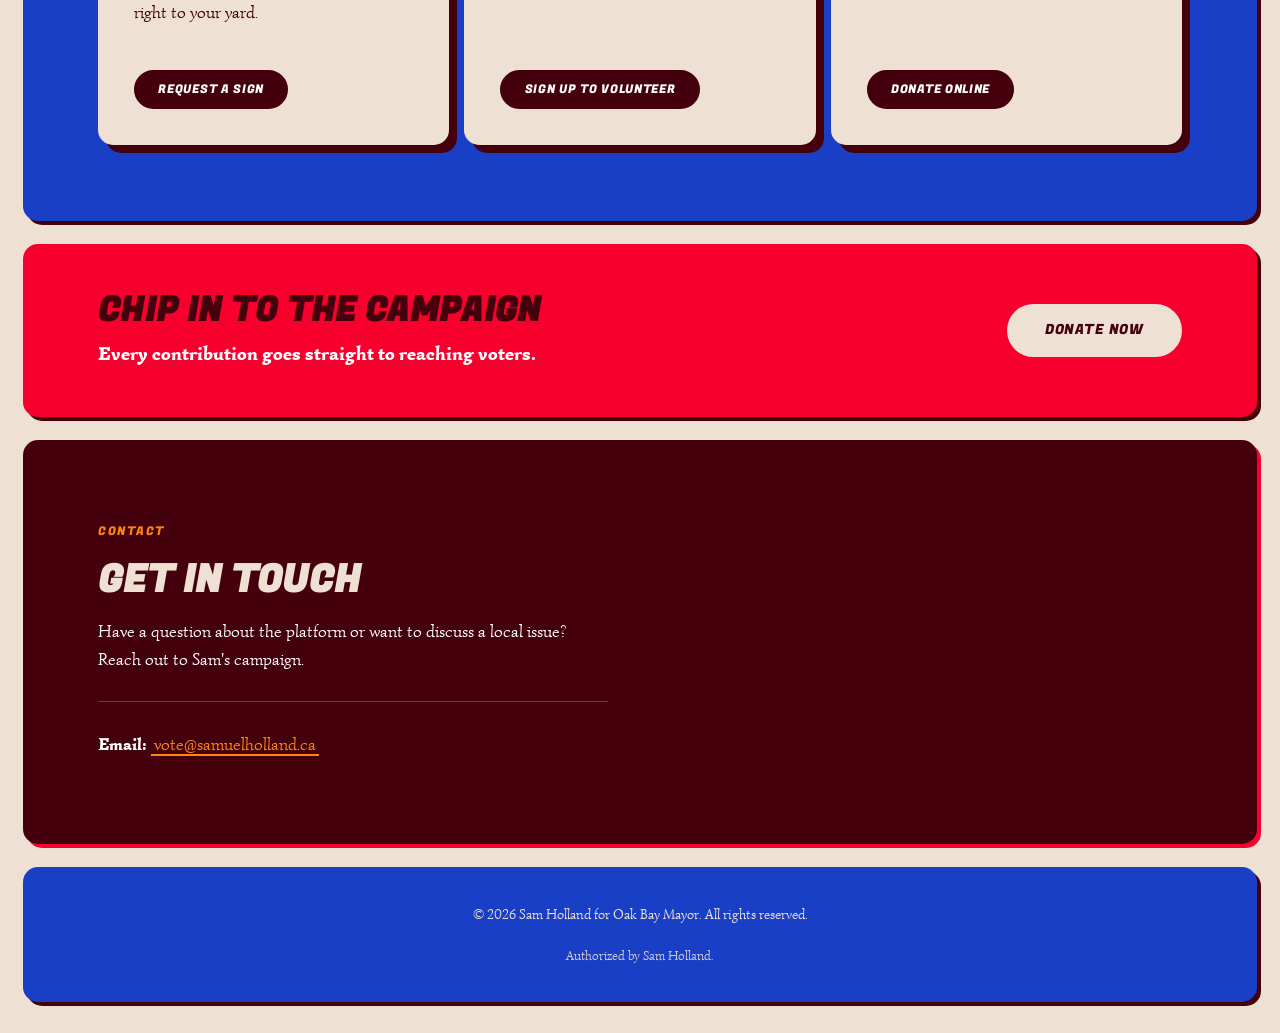
==== commit f91573ea: "Refine platform section text for clarity Updated placeholder text for clarity and removed unnecessar" ====
--- a/index.html
+++ b/index.html
@@ -164,18 +164,17 @@
   <!-- ==========================================================================
      PRIORITIES — orange panel with blue cards nested inside it. Orange carries
      bordeaux text only, so all panel-level copy here is bordeaux.
-
-     TODO(sam): the four headings below are your own four themes, taken from the
-     hero line. The body copy is a PLACEHOLDER — the template's generic policy
-     text was making specific commitments in your name, so it has been removed
-     rather than left attributed to you. Replace before this goes live.
      ========================================================================== -->
   <section id="platform" class="panel panel--orange tex-graph">
     <div class="container">
       <div class="panel-head text-center">
         <span class="eyebrow">Looking Ahead</span>
         <h2>Key Priorities</h2>
-        <p class="section-intro">Four core focuses for Oak Bay's next four years.</p>
+        <p class="section-intro">
+  Four core priorities for Oak Bay's next four years. These are my top priorities, not my full platform.
+  <a href="https://samuelholland.ca/platform.html">See the full platform.</a>
+</p>
+
       </div>
 
       <div class="platform-grid">
@@ -183,13 +182,13 @@
         <div class="platform-card">
           <div class="platform-icon" aria-hidden="true">01</div>
           <h3>Climate</h3>
-          <p class="placeholder-note">Climate change is here. Just a few weeks ago, I stood in the normally extremely wet forests on the North of the Island, breathing smoke, and feeling ash settle on my face. The heat dome killed far too many in our community. We need bold action to protect Oak Bay residents from smoke and heat, as well as reduce emissions.</p>
+          <p class="placeholder-note">Climate change is here. Just a few weeks ago, I stood in the normally extremely wet forests in the north of the Island, breathing smoke, and feeling ash settle on my face. The heat dome killed far too many in our community. We need bold action to protect Oak Bay residents from smoke and heat, as well as reduce emissions.</p>
         </div>
 
         <div class="platform-card">
           <div class="platform-icon" aria-hidden="true">02</div>
           <h3>Healthcare</h3>
-          <p class="placeholder-note">I don't have a family doctor. My mom has waited for more than a year for a hip surgery that keeps her from doing the things she loves, and the date keeps getting pushed back. My friends with chronic medical conditions are left to self-manage medications because they can't get in to see a doctor more than once or twice a year. While healthcare is a Provincial responsibility, Oak Bay has the power to make a major difference.</p>
+          <p class="placeholder-note">I don't have a family doctor. My mom has waited for more than a year for hip surgery that keeps her from doing the things she loves, and the date keeps getting pushed back. My friends with chronic medical conditions are left to self-manage medications because they can't get in to see a doctor more than once or twice a year. While healthcare is a Provincial responsibility, Oak Bay has the power to make a major difference.</p>
         </div>
 
         <div class="platform-card">
@@ -201,7 +200,7 @@
         <div class="platform-card">
           <div class="platform-icon" aria-hidden="true">04</div>
           <h3>Infrastructure</h3>
-          <p class="placeholder-note">Due to flagrant financial mismanagement, Oak Bay now has the highest property taxes in the Province. High taxes may be worth it, if they come with good services. Instead, Oak Bay is stuck with declining services and an infrastructure maintenance backlog of more than $300 million dollars. I commit to fixing Oak Bay's infrastructure quickly and efficiently. At the same time, I will work to spread out sudden tax increases and build a sustainable tax base.</p>
+          <p class="placeholder-note">Due to flagrant financial mismanagement, Oak Bay now has the highest property taxes in the Province. High taxes may be worth it if they come with good services. Instead, Oak Bay is stuck with declining services and an infrastructure maintenance backlog of more than $300 million. I commit to fixing Oak Bay's infrastructure quickly and efficiently. At the same time, I will work to spread out sudden tax increases and build a sustainable tax base.</p>
         </div>
       </div>
       <div class="platform-btn text-center">
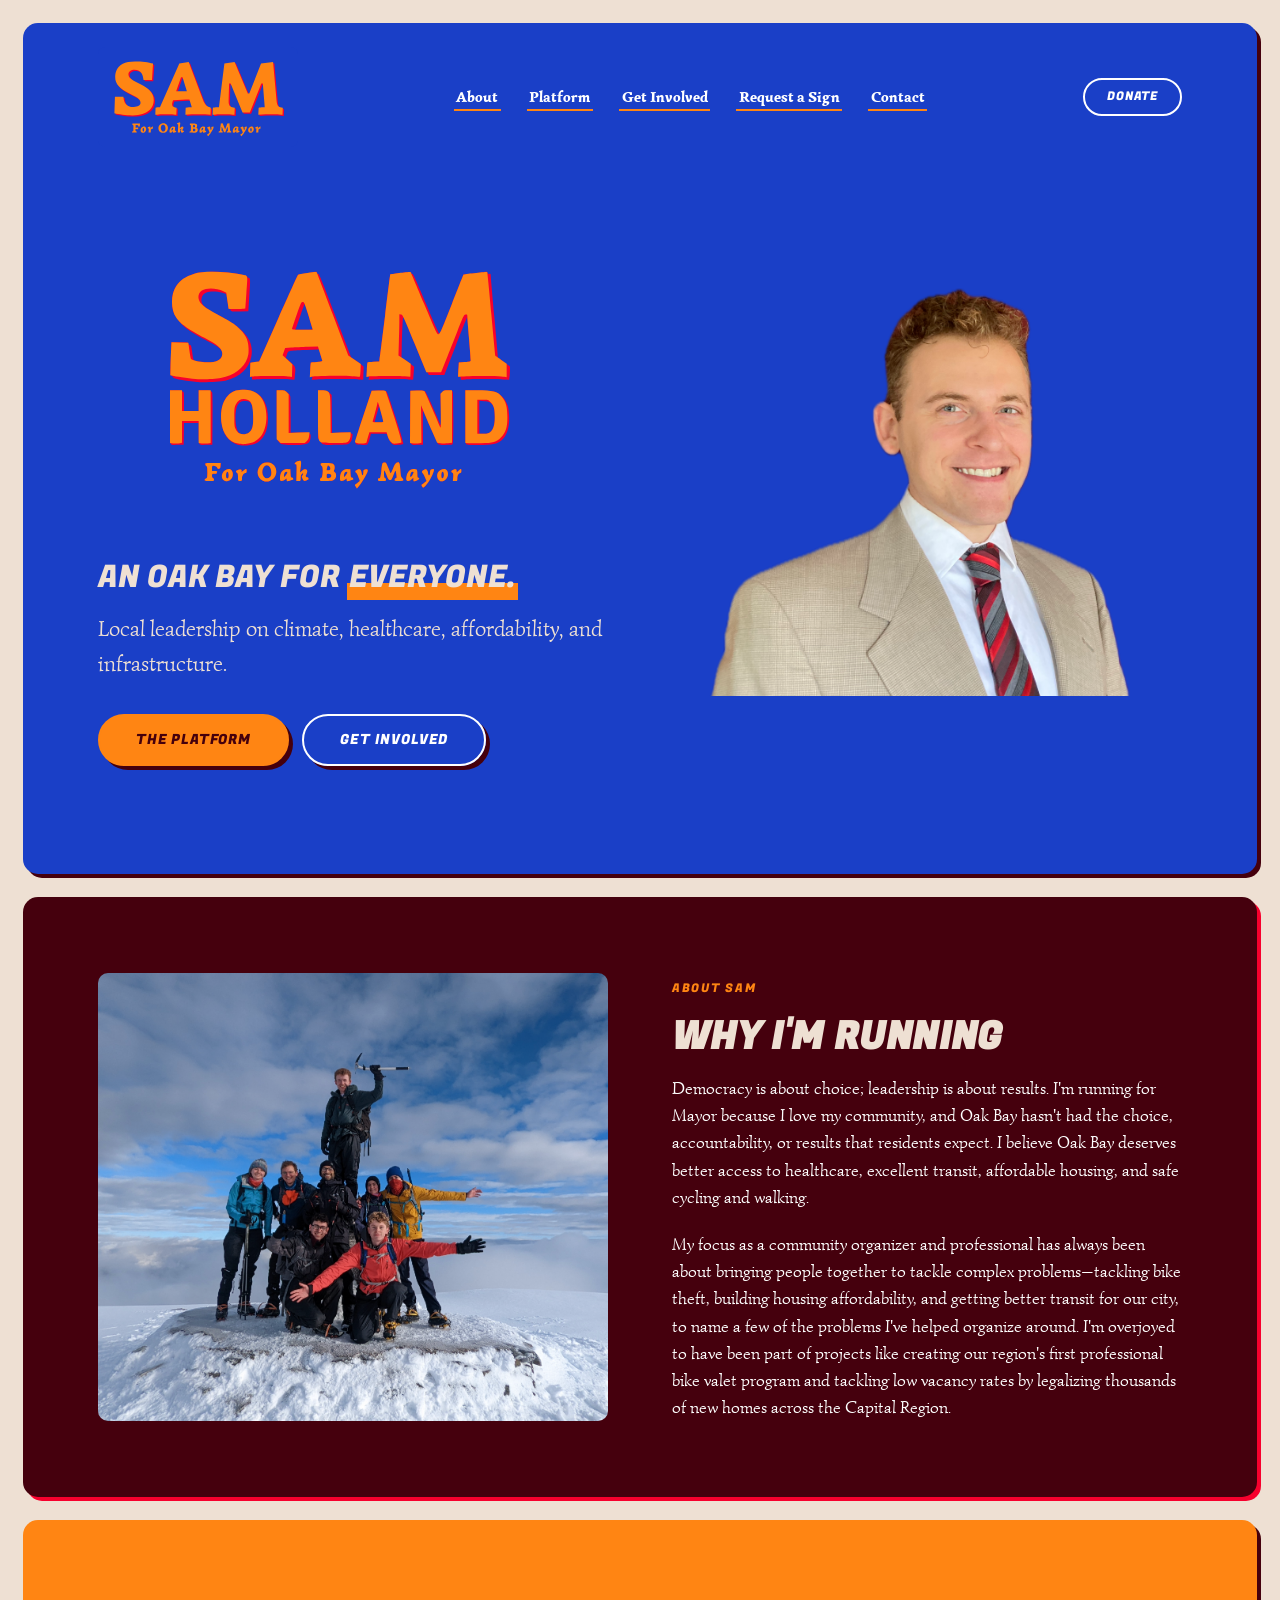
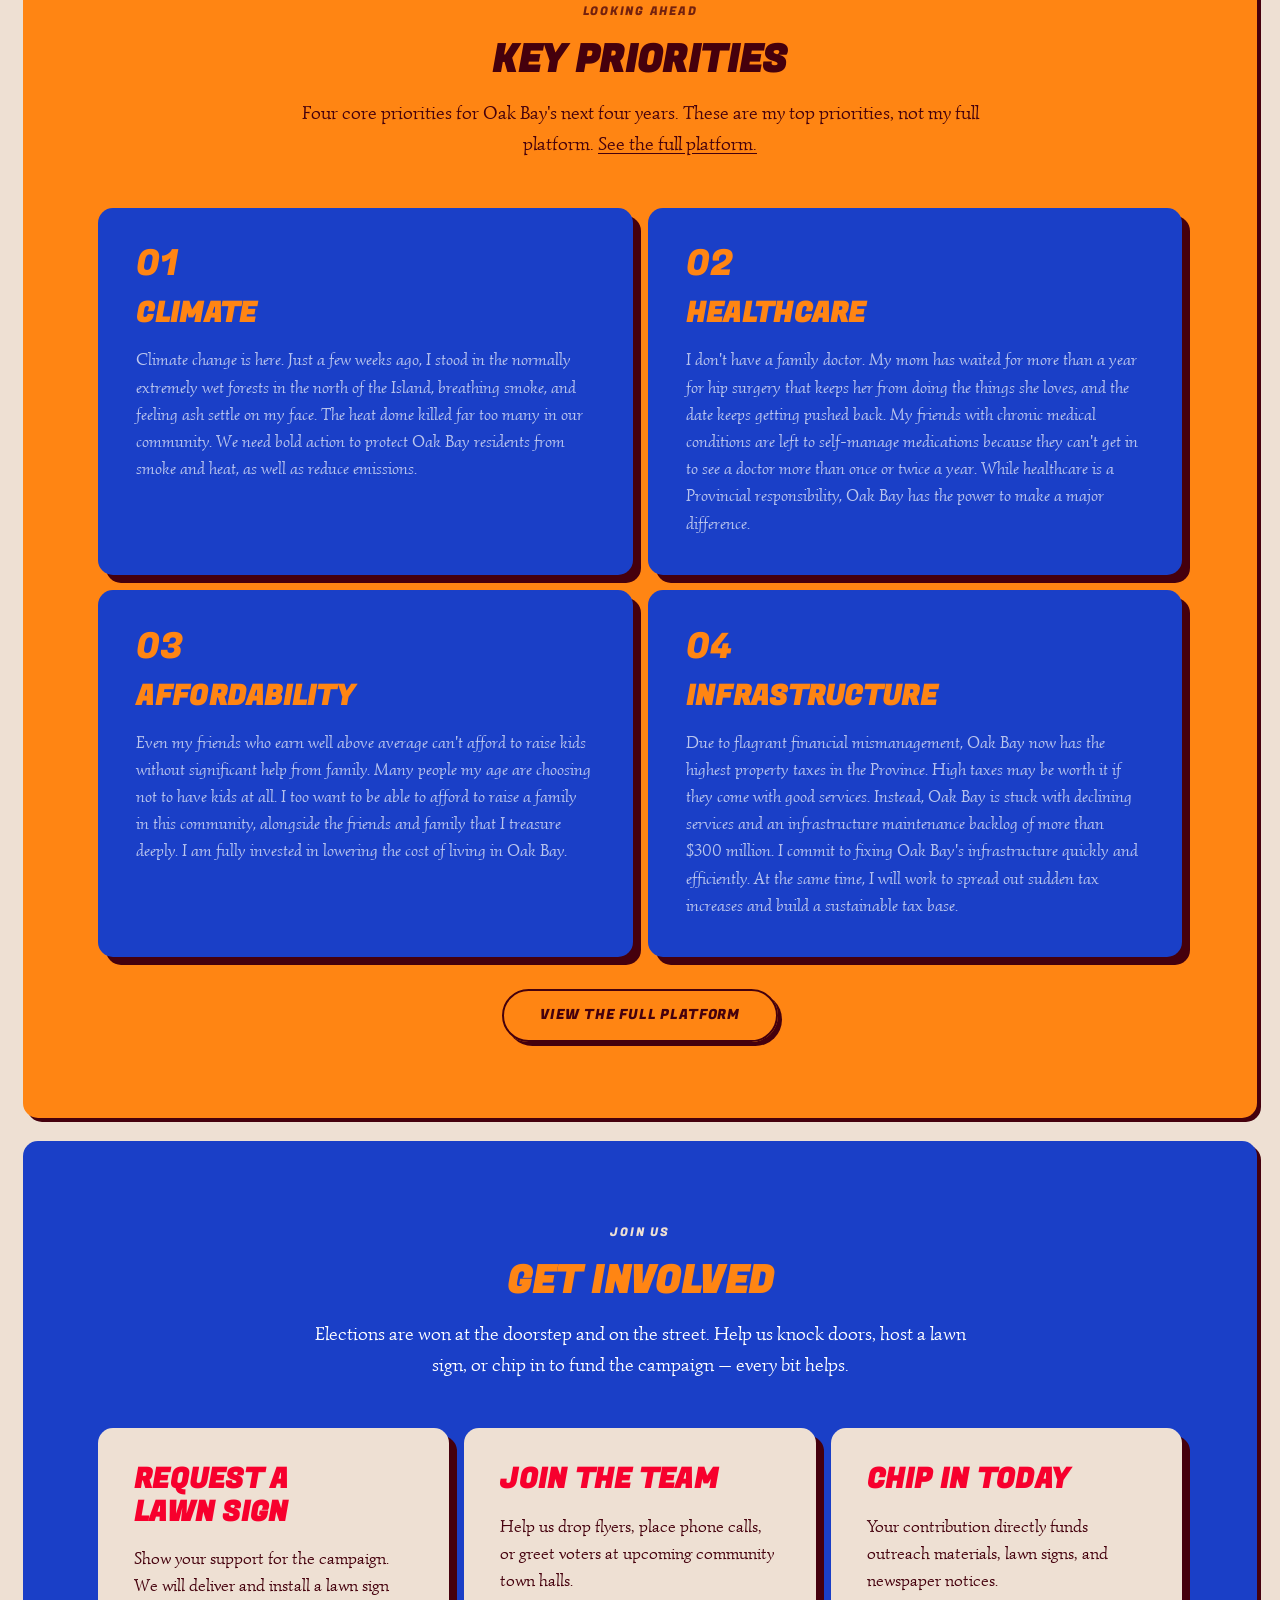
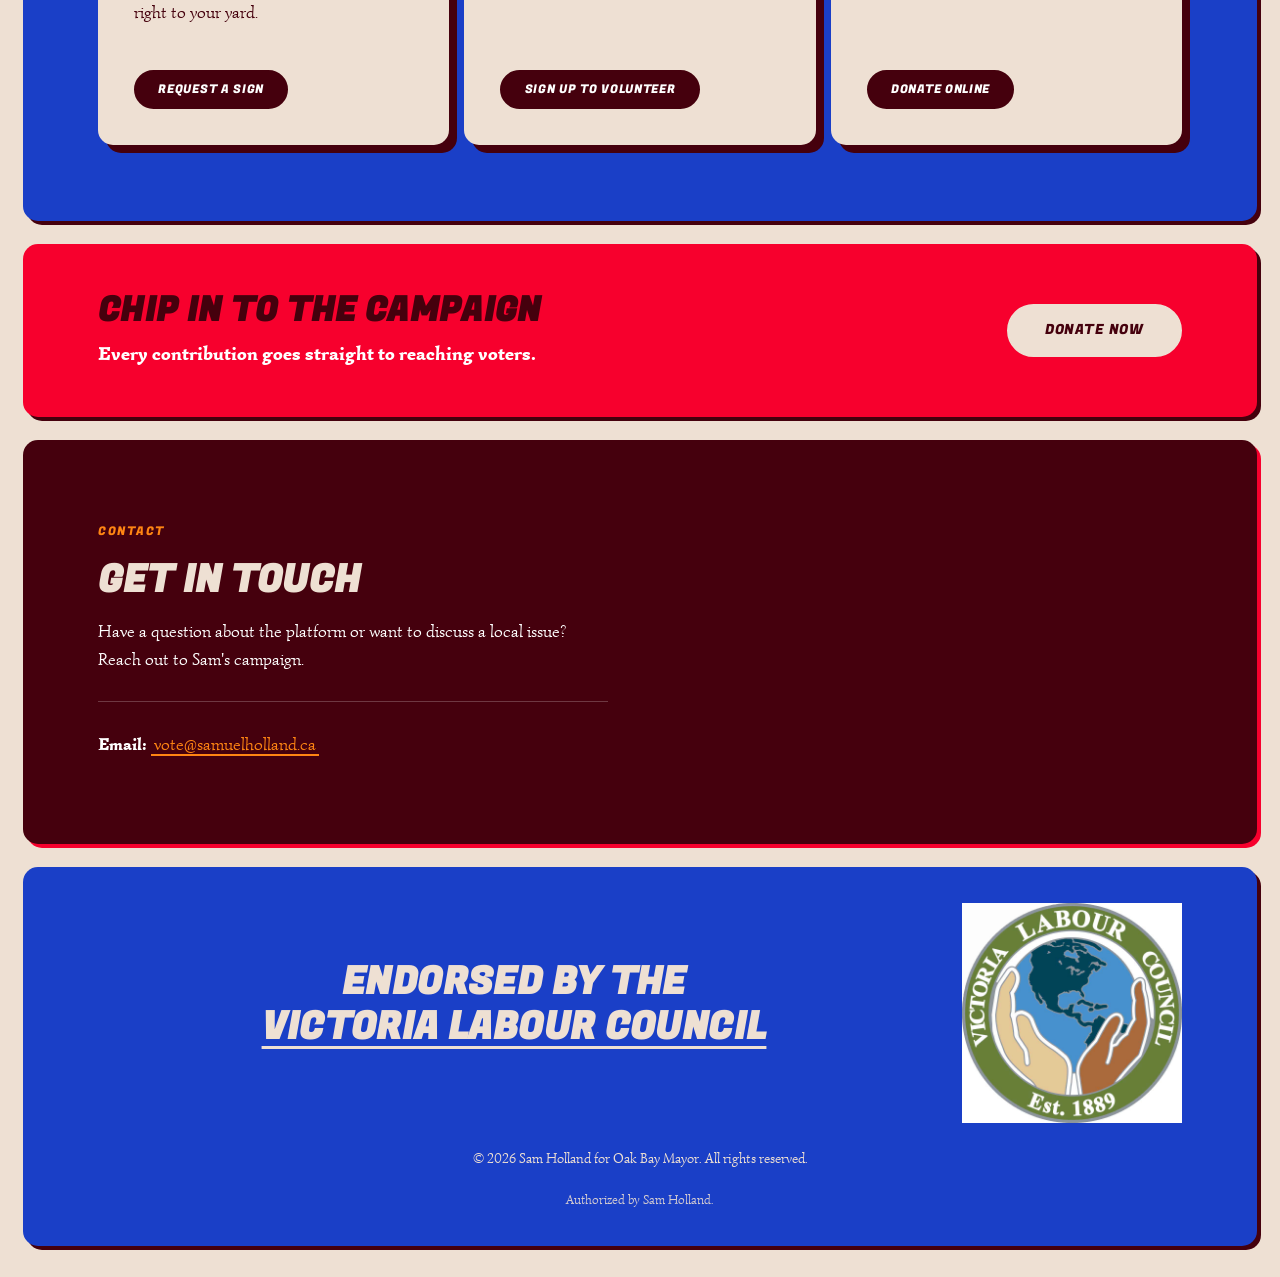
==== commit 8875dde2: "added VLC endorsement message in footer and tweaked platform." ====
--- a/index.html
+++ b/index.html
@@ -290,11 +290,24 @@
   </main>
 
   <footer class="site-footer tex-hatch">
-    <div class="container text-center">
-      <p>&copy; 2026 Sam Holland for Oak Bay Mayor. All rights reserved.</p>
-      <p class="disclaimer">Authorized by Sam Holland.</p>
-    </div>
-  </footer>
+  <div class="container text-center">
+
+    <div class="footer-endorsement">
+      <h2>Endorsed by the <a href="https://victorialabour.ca/2026-municipal-endorsements/" target="_blank" rel="noopener">Victoria Labour Council</a></h2>
+      <img
+        src="assets/VLC_logo.jpg"
+        alt="Victoria Labour Council logo"
+        class="logo-mark"
+        width="600"
+        height="300"
+      >
+    </div>
+
+    <p>&copy; 2026 Sam Holland for Oak Bay Mayor. All rights reserved.</p>
+    <p class="disclaimer">Authorized by Sam Holland.</p>
+
+  </div>
+</footer>
 
 </body>
 </html>
--- a/style.css
+++ b/style.css
@@ -733,6 +733,22 @@
   --shadow-y: 4px;
   box-shadow: var(--shadow-x) var(--shadow-y) 0 var(--shadow-color);
 }
+.footer-endorsement {
+  display: flex;
+  align-items: center;
+  justify-content: center;
+  gap: 2rem;
+  margin-bottom: 1.5rem;
+}
+
+.footer-endorsement p {
+  margin: 0;
+}
+
+.footer-endorsement .logo-mark {
+  width: clamp(150px, 20vw, 220px);
+  height: auto;
+}
 
 .site-footer a { color: var(--cream); }
 .disclaimer { font-size: 0.8rem; opacity: 0.88; margin-top: 0.5rem; }
@@ -765,6 +781,14 @@
     width: 100%;
   }
 }
+
+@media (max-width: 600px) {
+  .footer-endorsement {
+    flex-direction: column;
+    gap: 1rem;
+  }
+}
+
 
 /* Small phones: keep a single column and give the cards slightly less
    horizontal padding so long text has more usable line width. */
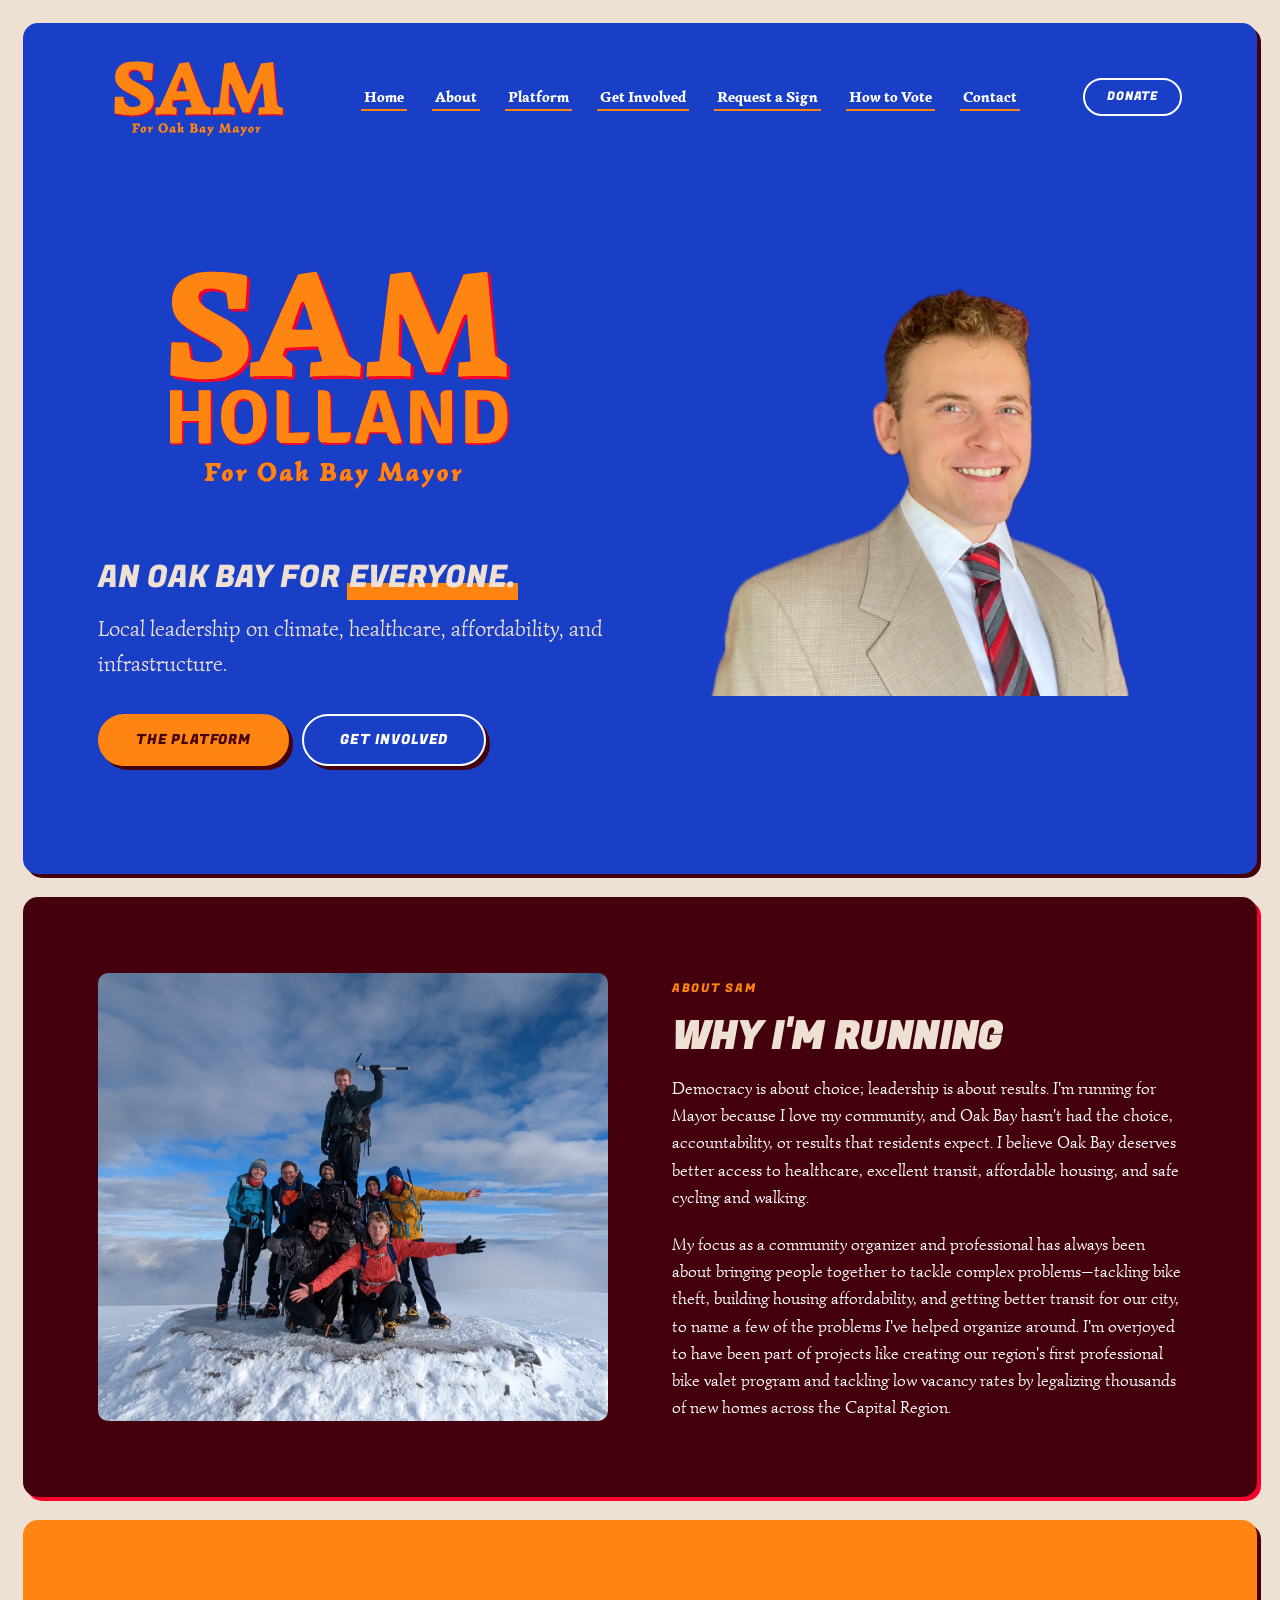
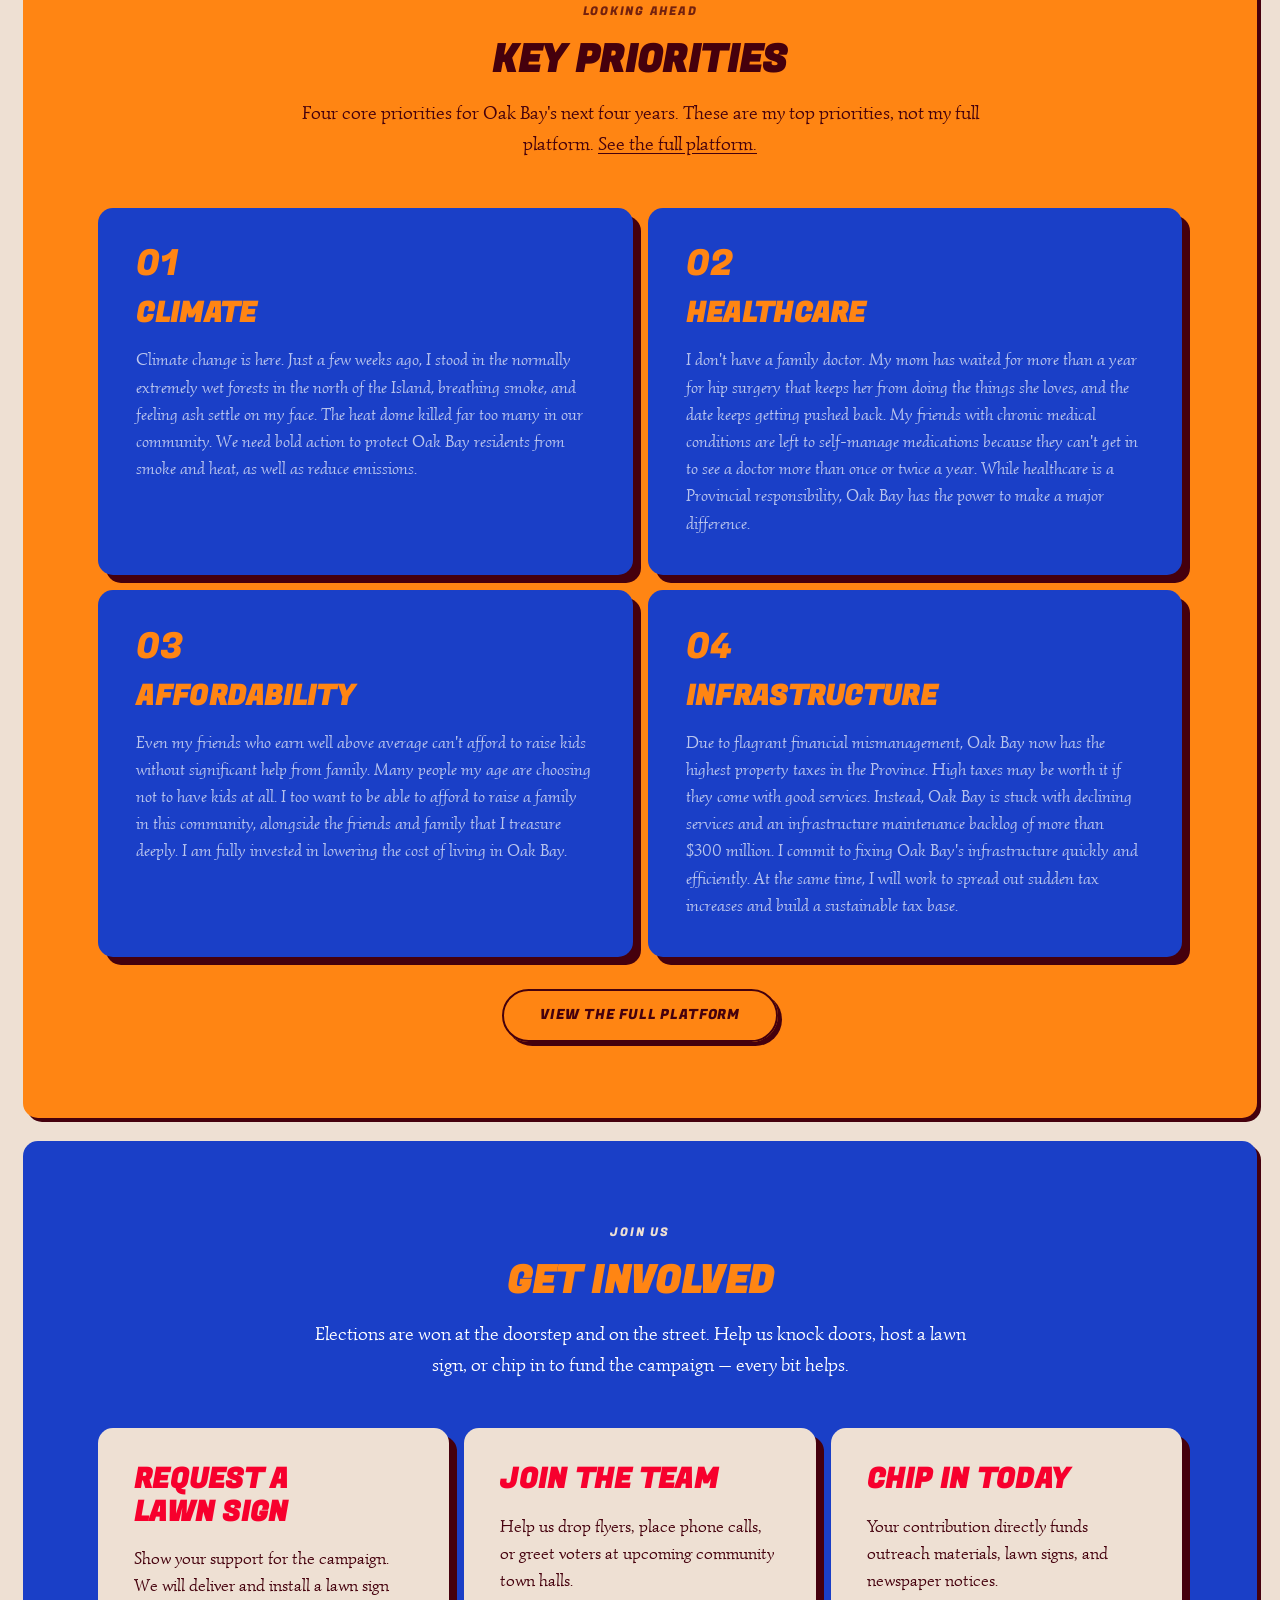
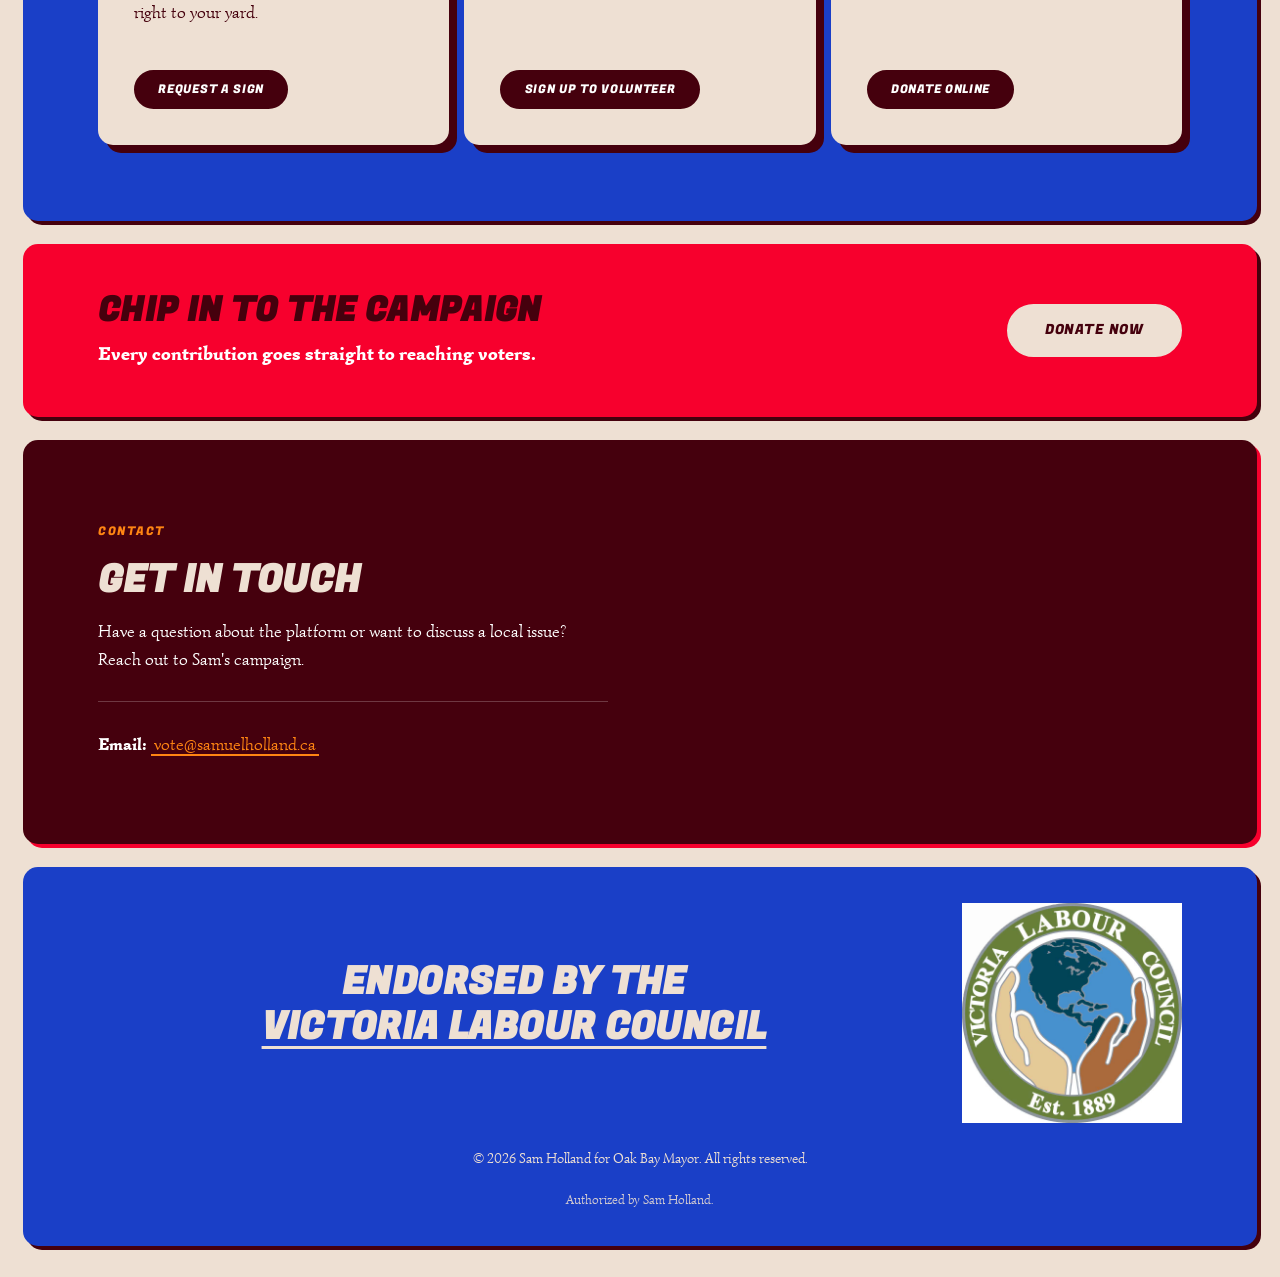
==== commit f4ea8a50: "added vote.html page and updated navigation links on all pages to include "How to Vote" and "Contact" ====
--- a/index.html
+++ b/index.html
@@ -79,18 +79,20 @@
     <div class="container">
 
       <div class="masthead">
-        <a href="index.html" class="logo" aria-label="Sam Holland for Oak Bay Mayor — home">
+        <a href="/" class="logo" aria-label="Sam Holland for Oak Bay Mayor — home">
           <img src="assets/logo-wordmark-horizontal.svg" alt=""
                class="logo-mark" width="600" height="300">
         </a>
 
         <nav class="main-nav" aria-label="Main">
-          <ul>
-            <li><a href="about.html" class="link-highlight">About</a></li>
+       <ul>
+           <li><a href="/" class="link-highlight">Home</a></li>
+             <li><a href="about.html" class="link-highlight">About</a></li>
             <li><a href="platform.html" class="link-highlight">Platform</a></li>
             <li><a href="/volunteer.html" class="link-highlight">Get Involved</a></li>
             <li><a href="/lawn.html" class="link-highlight">Request a Sign</a></li>
-            <li><a href="#contact" class="link-highlight">Contact</a></li>
+            <li><a href="/vote.html" class="link-highlight">How to Vote</a></li>
+            <li><a href="/#contact" class="link-highlight">Contact</a></li>
           </ul>
         </nav>
 
--- a/style.css
+++ b/style.css
@@ -306,7 +306,9 @@
   gap: clamp(2rem, 5vw, 4rem);
   align-items: center;
 }
-
+.grid-2-col--top {
+  align-items: start;
+}
 .grid-2-col > * { min-width: 0; }
 
 /* Where the text column runs much taller than its media, stretch the media to
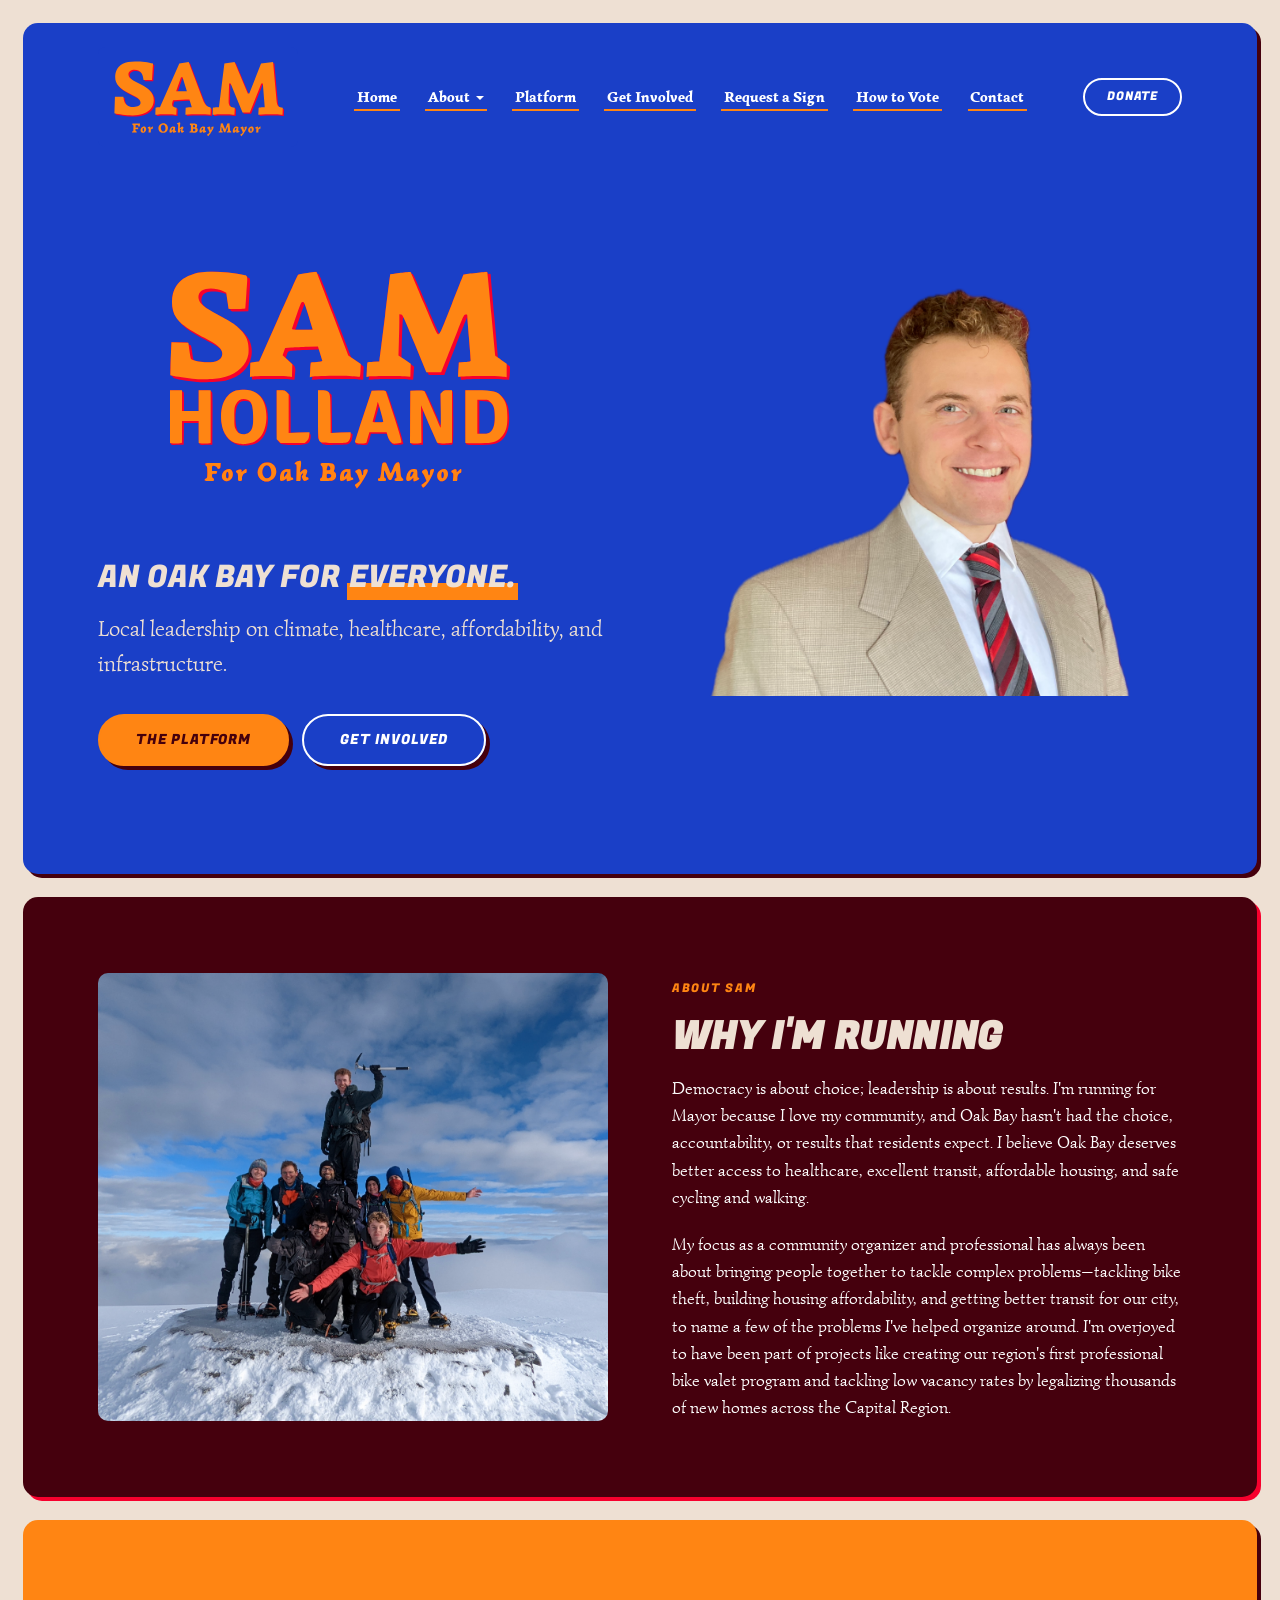
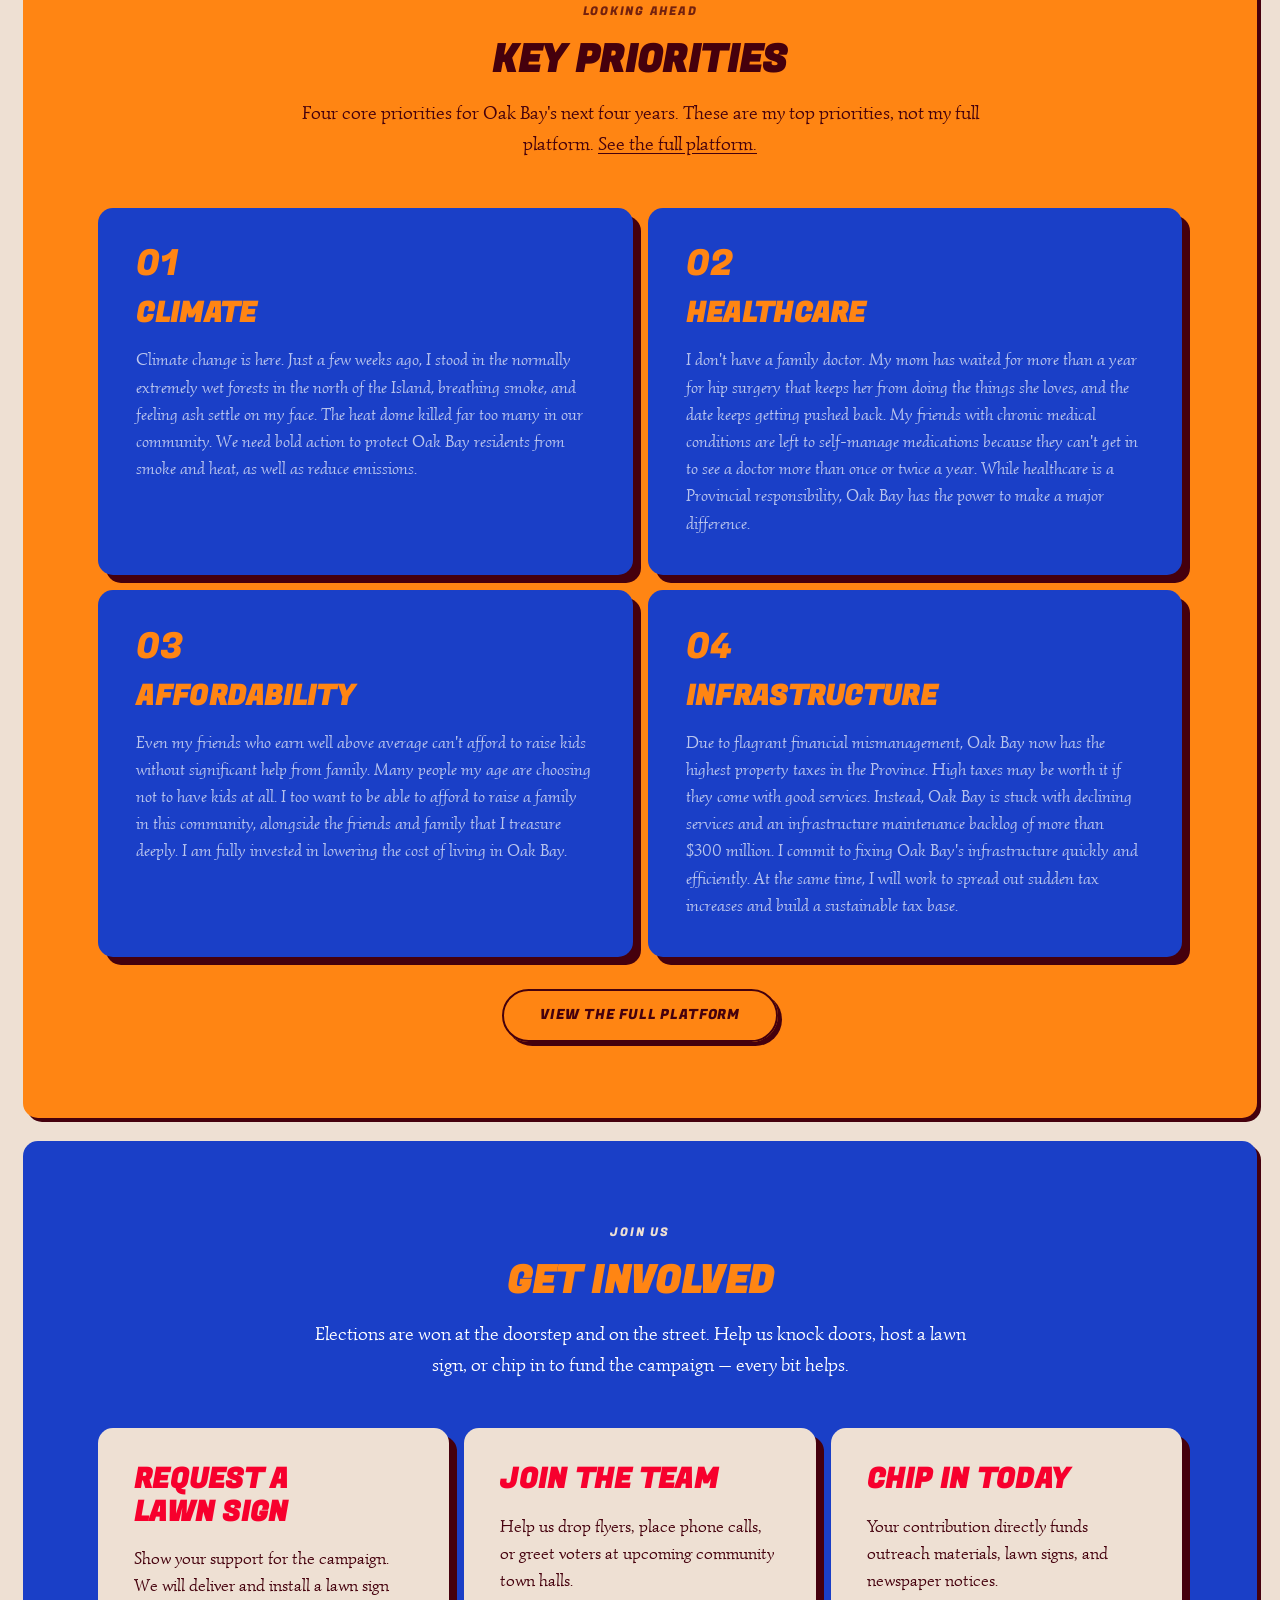
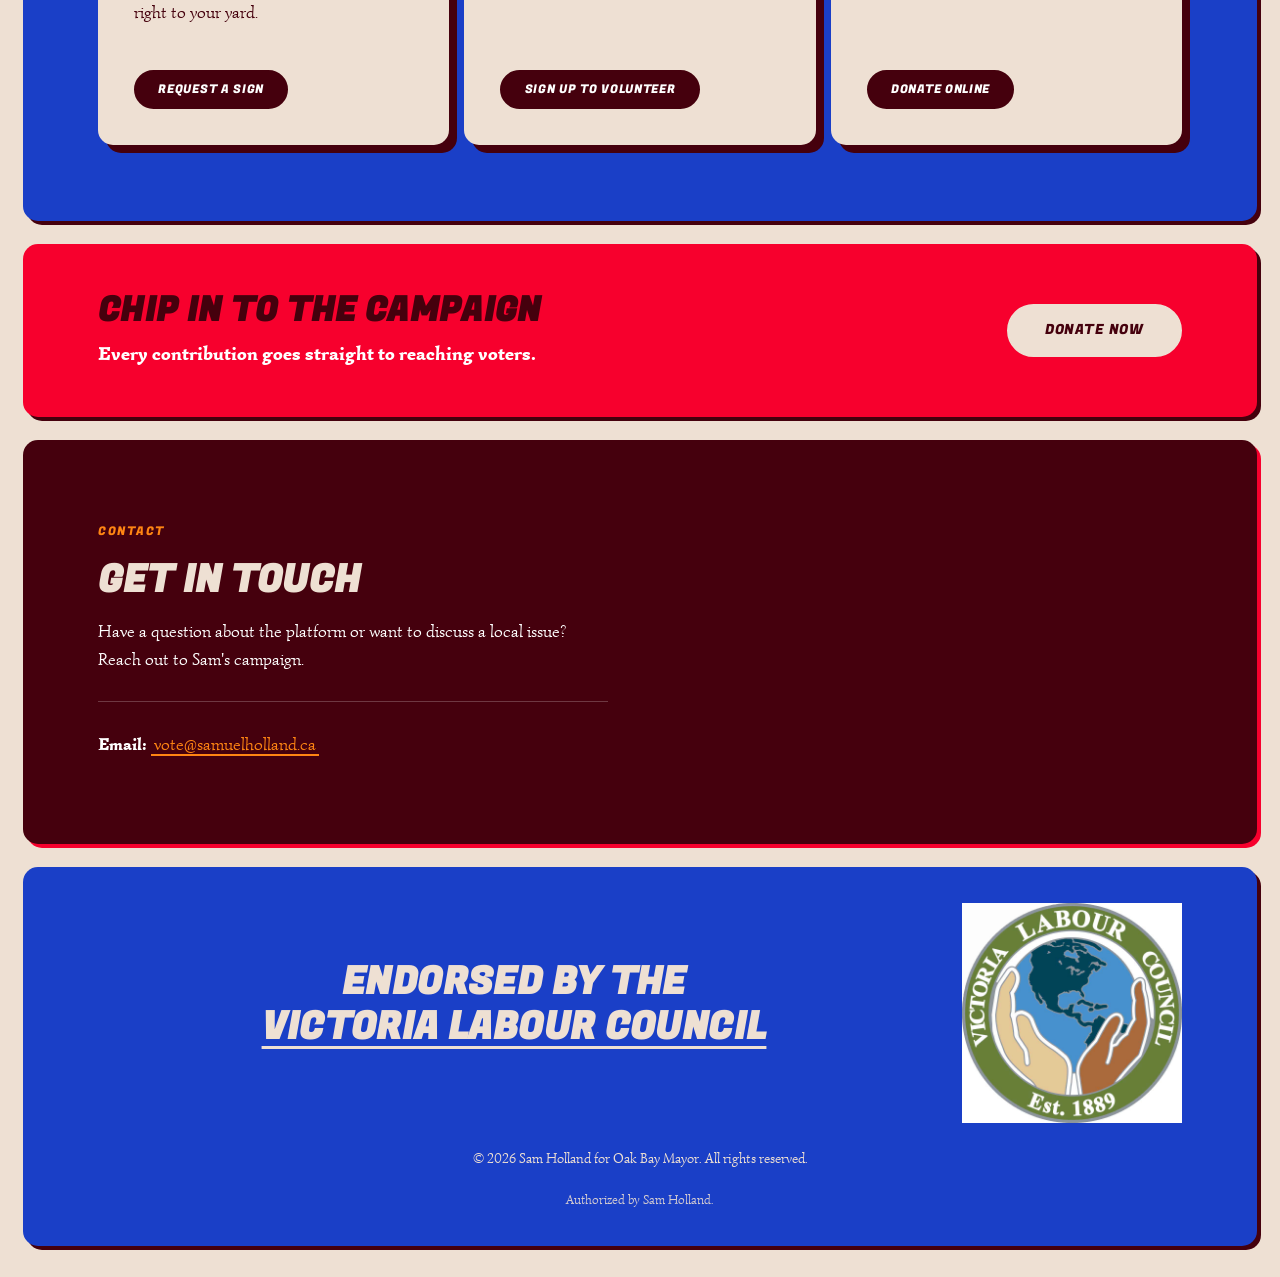
==== commit 262b4db0: "Fix news Action, add About nav dropdown, widen news cards News Action: fetch-news.py resolved news.j" ====
--- a/index.html
+++ b/index.html
@@ -87,7 +87,13 @@
         <nav class="main-nav" aria-label="Main">
        <ul>
            <li><a href="/" class="link-highlight">Home</a></li>
-             <li><a href="about.html" class="link-highlight">About</a></li>
+            <li class="nav-dropdown">
+              <button type="button" class="link-highlight" aria-expanded="false" aria-controls="nav-about-menu">About</button>
+              <ul id="nav-about-menu">
+                <li><a href="about.html" class="link-highlight">About Sam</a></li>
+                <li><a href="news.html" class="link-highlight">News</a></li>
+              </ul>
+            </li>
             <li><a href="platform.html" class="link-highlight">Platform</a></li>
             <li><a href="/volunteer.html" class="link-highlight">Get Involved</a></li>
             <li><a href="/lawn.html" class="link-highlight">Request a Sign</a></li>
@@ -311,5 +317,6 @@
   </div>
 </footer>
 
+  <script src="nav.js" defer></script>
 </body>
 </html>
--- a/style.css
+++ b/style.css
@@ -487,6 +487,9 @@
 
 .platform-header {
   padding-bottom: 0.2rem;
+  /* This header holds only the masthead, so nothing needs clipping, and the
+     nav's About dropdown has to hang below the panel. */
+  overflow: visible;
 }
 
 .platform-header .masthead {
@@ -518,6 +521,79 @@
   font-size: 0.95rem;
   font-weight: 600;
   color: var(--white);
+}
+
+/* Nav dropdown (About): opens on hover with a mouse, on keyboard focus, and on
+   tap via nav.js (touch screens have no hover). */
+.nav-dropdown {
+  position: relative;
+}
+
+.nav-dropdown > button {
+  display: inline-block;
+  font: inherit;
+  font-size: 0.95rem;
+  font-weight: 600;
+  color: var(--white);
+  background-color: transparent;
+  border: 0;
+  cursor: pointer;
+}
+
+.nav-dropdown > button::after {
+  content: "";
+  display: inline-block;
+  margin-left: 0.4em;
+  border: 0.3em solid transparent;
+  border-top-color: currentColor;
+  border-bottom: 0;
+  vertical-align: 0.15em;
+  transition: transform 0.2s ease;
+}
+
+.nav-dropdown > button:focus-visible {
+  outline: 3px solid var(--orange);
+  outline-offset: 2px;
+}
+
+.main-nav .nav-dropdown ul {
+  display: none;
+  position: absolute;
+  top: calc(100% + 0.6rem);
+  left: 0;
+  z-index: 10;
+  flex-direction: column;
+  align-items: flex-start;
+  gap: 0.6rem;
+  min-width: max-content;
+  padding: 0.9rem 1.1rem;
+  background-color: var(--bordeaux);
+  border-radius: var(--card-radius);
+}
+
+/* Invisible bridge over the gap above the menu, so moving the mouse from
+   "About" down to the links doesn't count as leaving the dropdown. */
+.main-nav .nav-dropdown ul::before {
+  content: "";
+  position: absolute;
+  left: 0;
+  right: 0;
+  bottom: 100%;
+  height: 0.6rem;
+}
+
+/* :focus-visible rather than :focus-within, so a mouse click doesn't leave
+   the menu stuck open after the pointer moves away. */
+.main-nav .nav-dropdown:hover ul,
+.main-nav .nav-dropdown:has(:focus-visible) ul,
+.main-nav .nav-dropdown.is-open ul {
+  display: flex;
+}
+
+.nav-dropdown:hover > button::after,
+.nav-dropdown:has(:focus-visible) > button::after,
+.nav-dropdown.is-open > button::after {
+  transform: rotate(180deg);
 }
 
 /* --------------------------------------------------------------------------
@@ -663,6 +739,18 @@
   padding: clamp(1.75rem, 3vw, 2.25rem);
 }
 
+/* News page: fixed columns rather than auto-fit, so wide screens get three
+   cards per row instead of four, tablets two, and phones one. */
+.action-grid--news { grid-template-columns: repeat(3, minmax(0, 1fr)); }
+
+@media (max-width: 900px) {
+  .action-grid--news { grid-template-columns: repeat(2, minmax(0, 1fr)); }
+}
+
+@media (max-width: 600px) {
+  .action-grid--news { grid-template-columns: 1fr; }
+}
+
 .action-card h3 { color: var(--red); }
 .action-card p { flex-grow: 1; }
 .action-card .btn { margin-top: 1.5rem; }
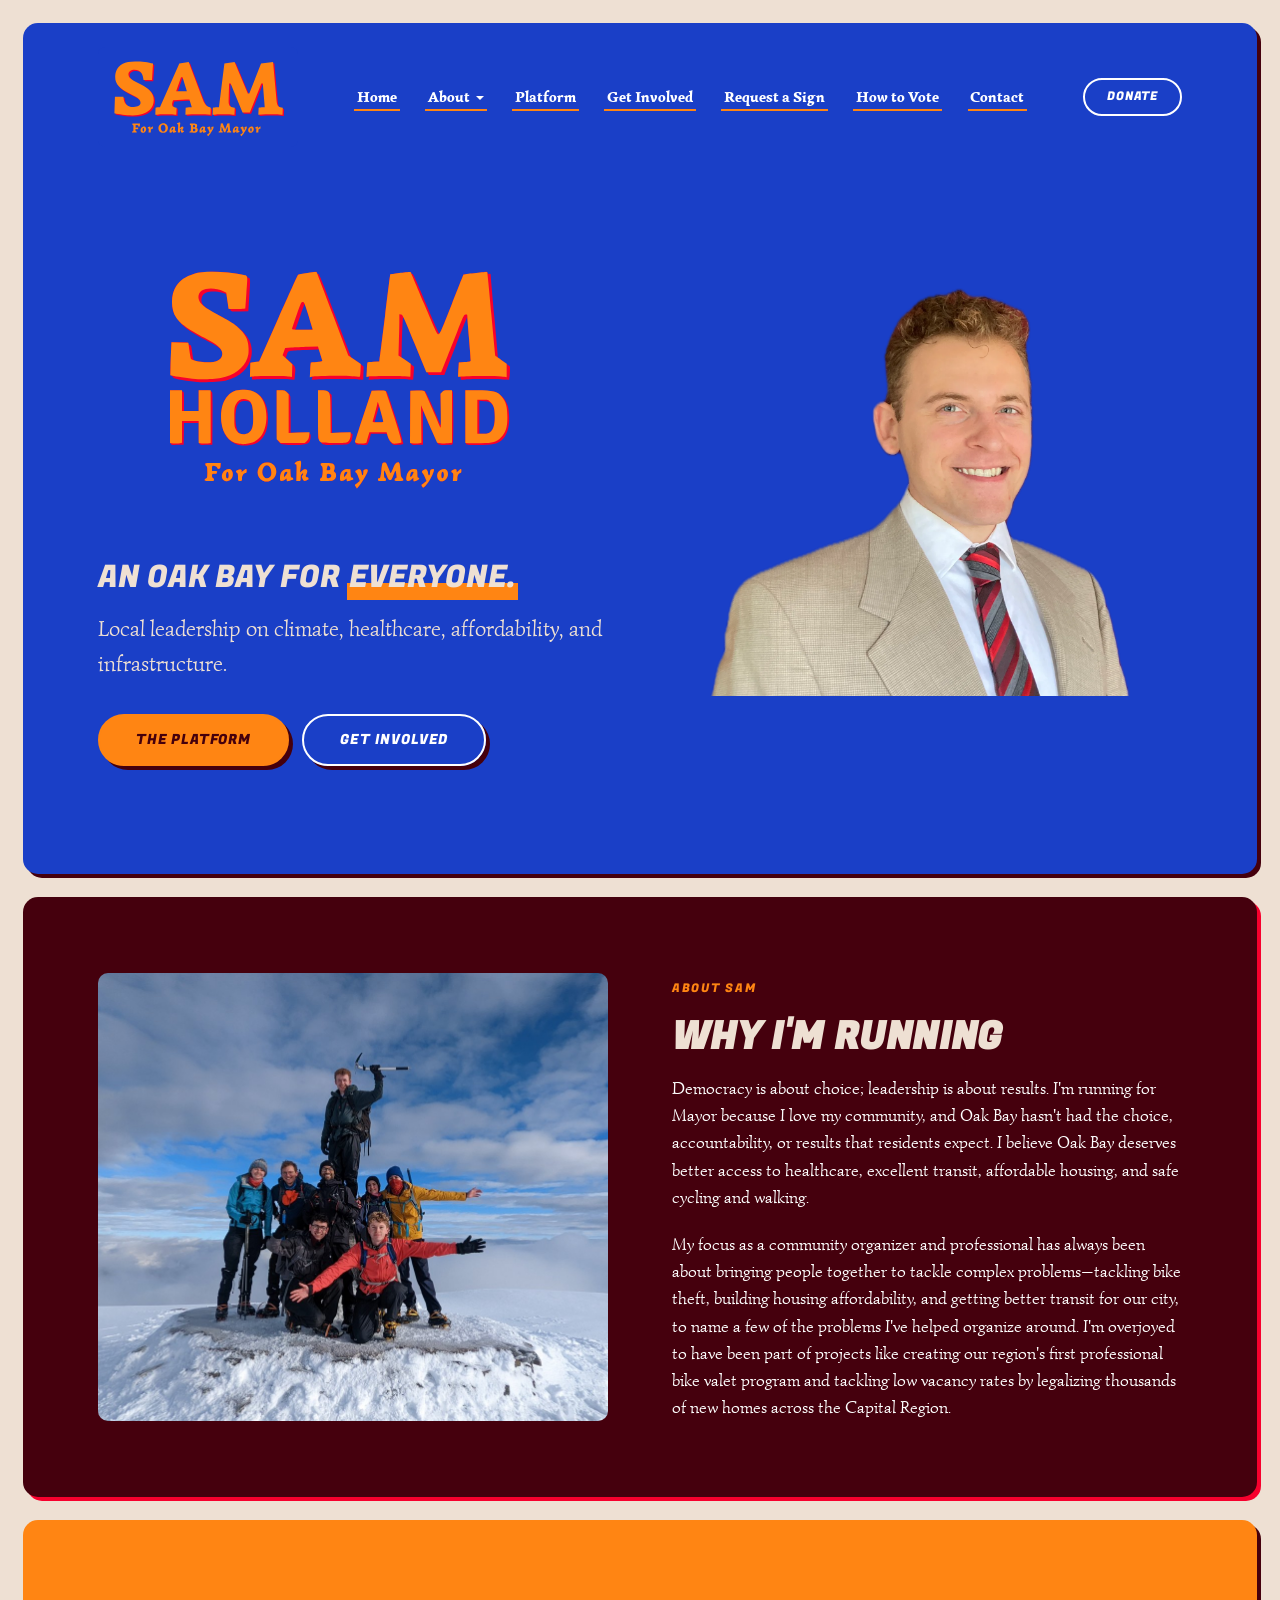
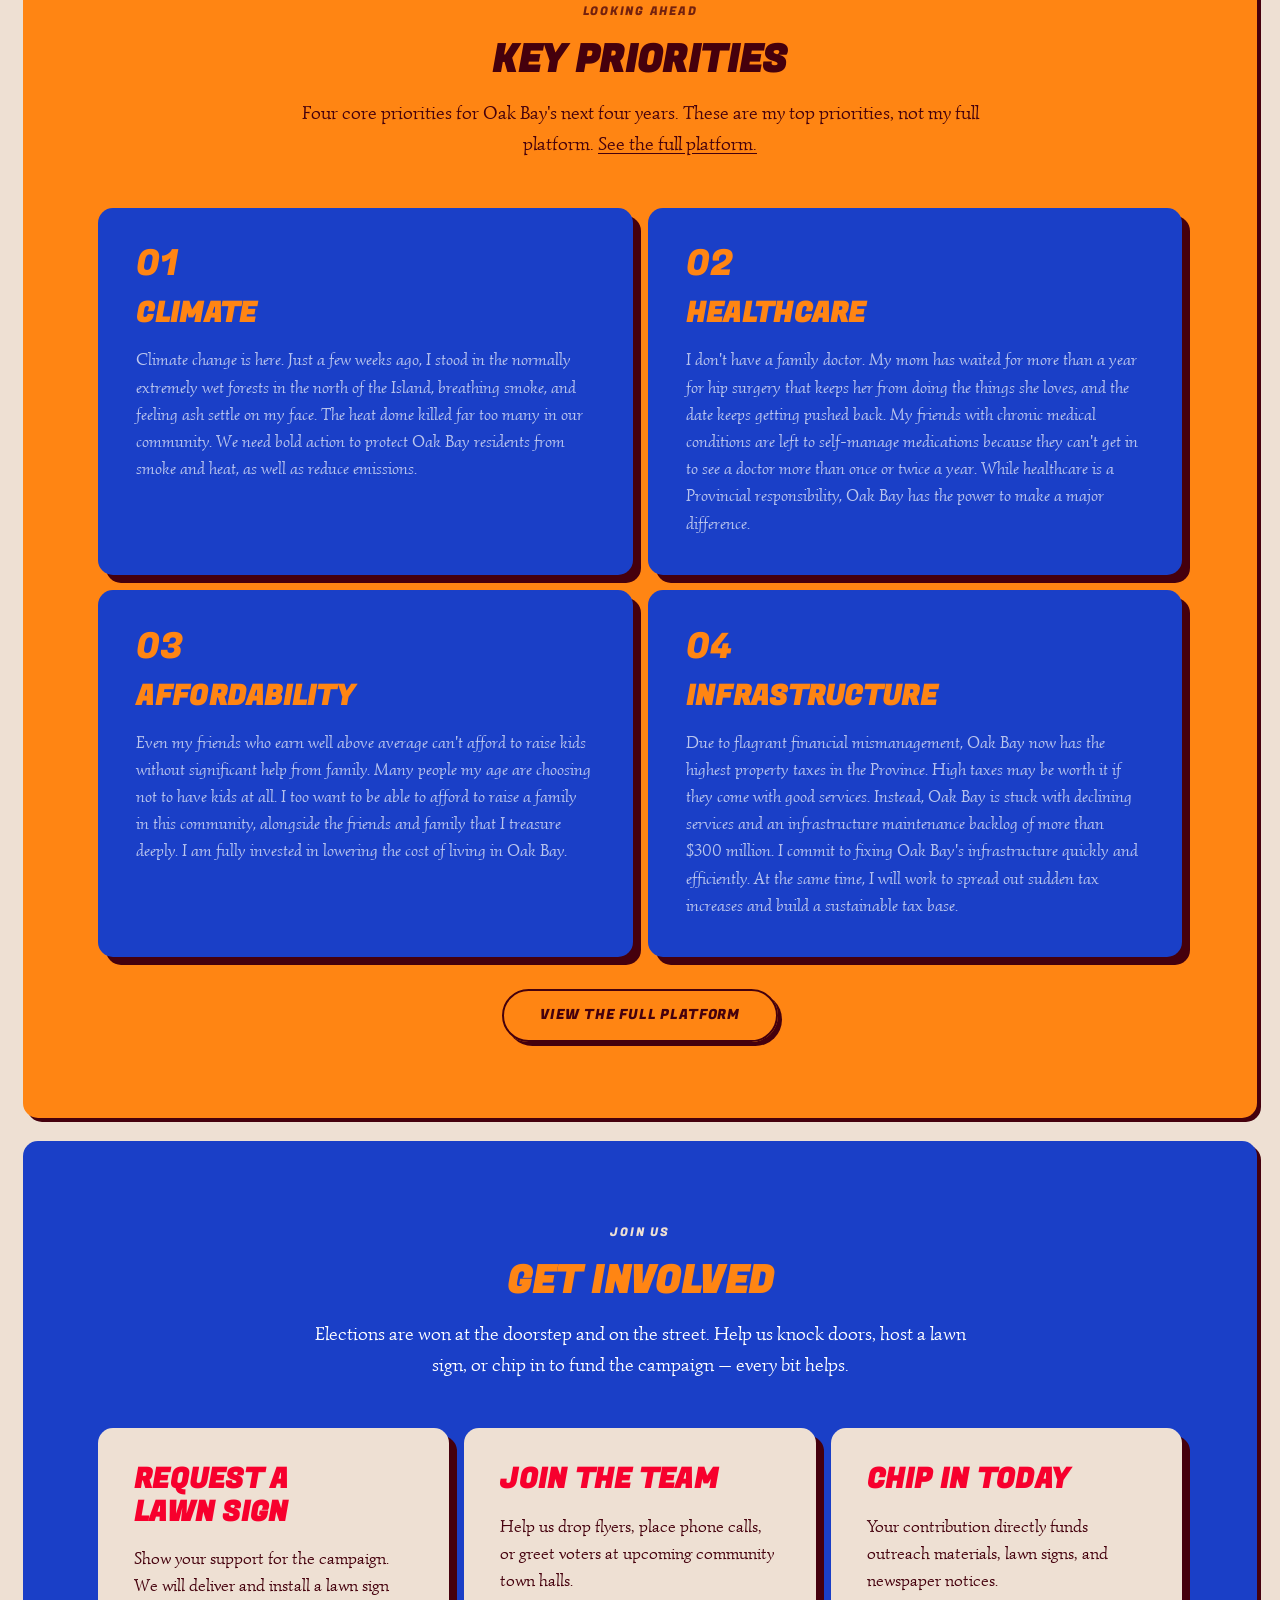
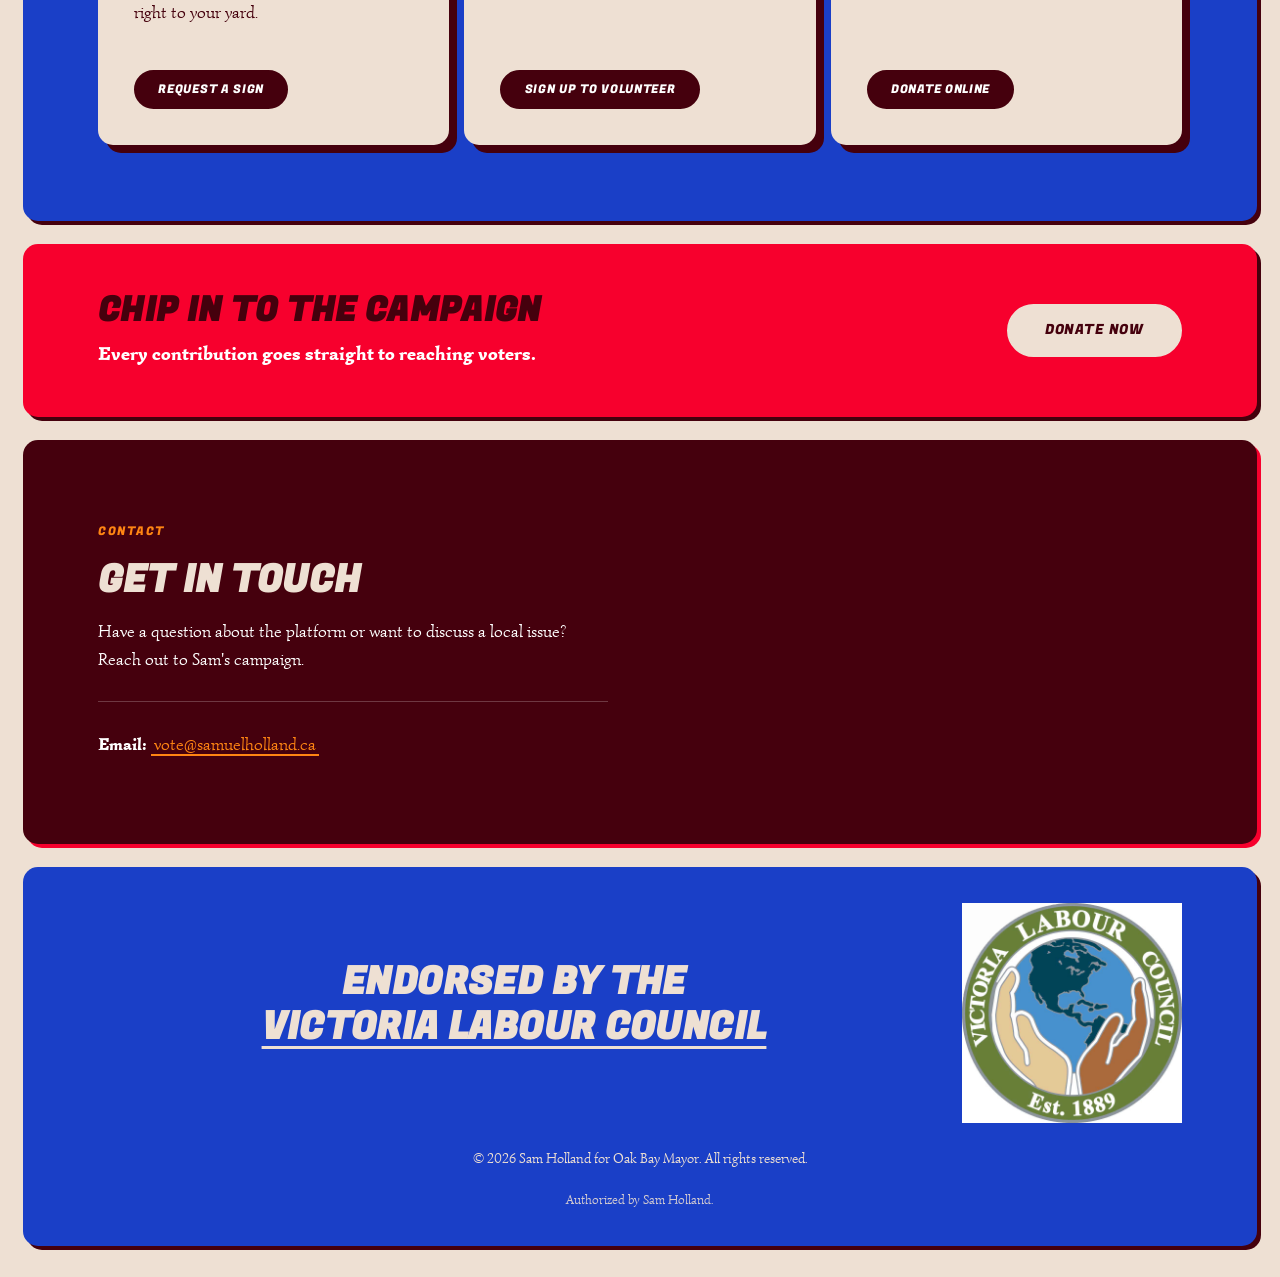
==== commit e16f9c84: "Shrink site photos from ~26 MB to ~0.7 MB The three site photos were full-resolution phone shots sav" ====
--- a/index.html
+++ b/index.html
@@ -122,8 +122,8 @@
         </div>
 
         <div class="hero-image-wrapper">
-          <img src="assets/suit-portrait.png" alt="Sam Holland candidate portrait"
-               class="hero-image" width="2400" height="1930" decoding="async">
+          <img src="assets/suit-portrait.webp" alt="Sam Holland candidate portrait"
+               class="hero-image" width="1600" height="1290" decoding="async">
         </div>
       </div>
 
@@ -139,8 +139,8 @@
       <div class="grid-2-col grid-2-col--stretch">
 
         <div class="record-image-wrapper">
-          <img src="assets/mountain-peak.png" alt="Sam at the peak of Ben Nevis, on a journey to summit the three highest mountains in Scotland, Wales, and England in 24 hours."
-               class="record-image" width="4032" height="2268" loading="lazy" decoding="async">
+          <img src="assets/mountain-peak.jpg" alt="Sam at the peak of Ben Nevis, on a journey to summit the three highest mountains in Scotland, Wales, and England in 24 hours."
+               class="record-image" width="1600" height="900" loading="lazy" decoding="async">
         </div>
 
         <div class="record-content">
